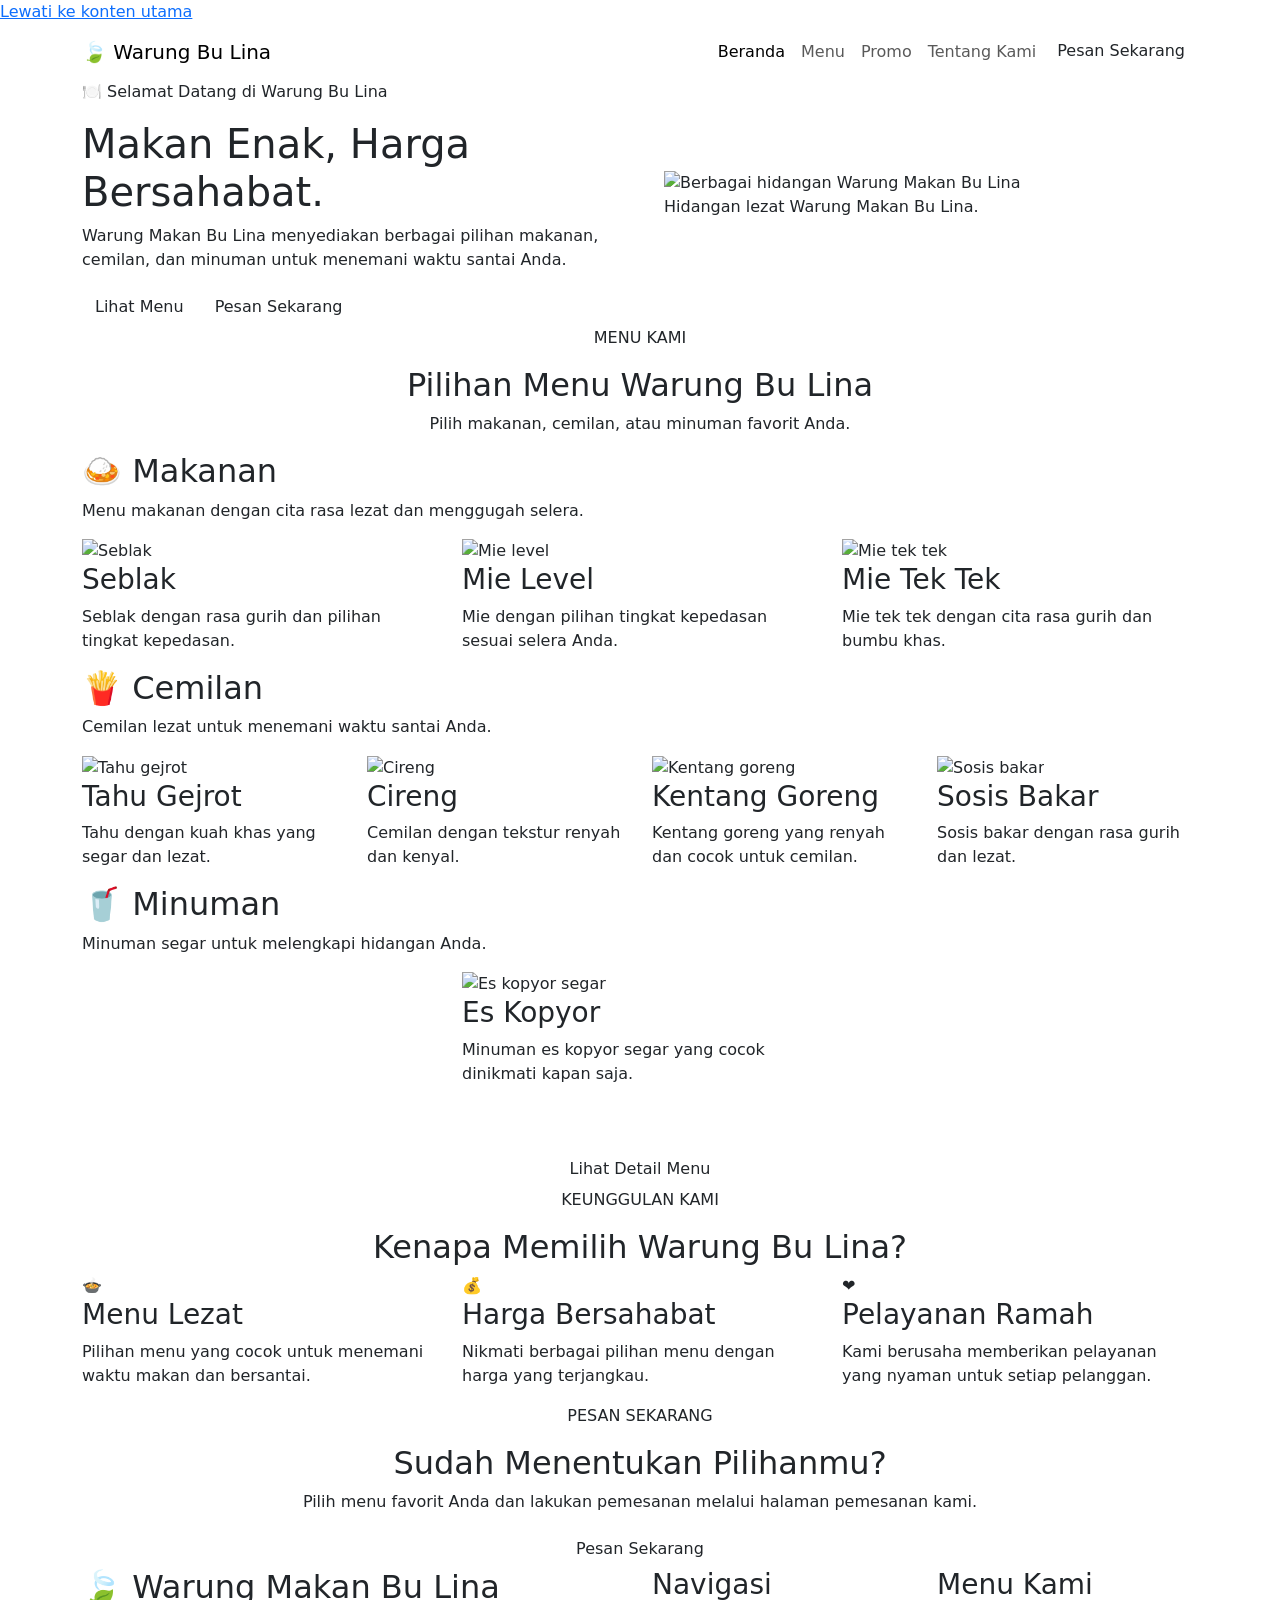
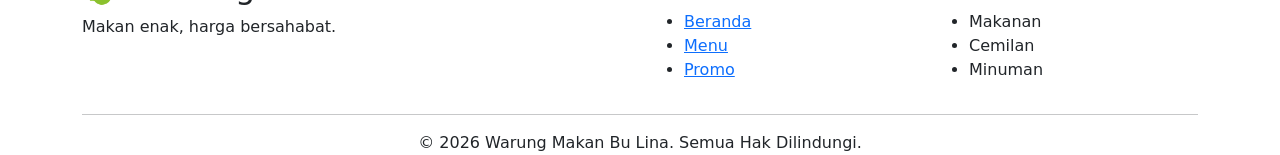
==== index.html @ 1497bd17 "nambah isi beranda" ====
<!DOCTYPE html>
<html lang="id">
<head>
    <meta charset="UTF-8">

    <meta name="viewport"
          content="width=device-width, initial-scale=1.0">

    <meta name="description"
          content="Warung Makan Bu Lina menyediakan makanan, cemilan, dan minuman dengan cita rasa lezat.">

    <title>Warung Makan Bu Lina | Beranda</title>

    <!-- Bootstrap 5.3 -->
    <link
        href="https://cdn.jsdelivr.net/npm/bootstrap@5.3.3/dist/css/bootstrap.min.css"
        rel="stylesheet">

    <!-- CSS Buatan Sendiri -->
    <link rel="stylesheet" href="css/style.css">
</head>

<body>

    <!-- Skip Link -->
    <a href="#konten-utama" class="skip-link">
        Lewati ke konten utama
    </a>


    <!-- HEADER -->
    <header class="site-header">

        <nav class="navbar navbar-expand-lg">

            <div class="container">

                <!-- Logo / Nama Warung -->
                <a class="navbar-brand" href="index.html">
                    🍃 Warung Bu Lina
                </a>


                <!-- Tombol Navbar Mobile -->
                <button
                    class="navbar-toggler"
                    type="button"
                    data-bs-toggle="collapse"
                    data-bs-target="#navbarUtama"
                    aria-controls="navbarUtama"
                    aria-expanded="false"
                    aria-label="Buka navigasi">

                    <span class="navbar-toggler-icon"></span>

                </button>


                <!-- Menu Navigasi -->
                <div class="collapse navbar-collapse"
                     id="navbarUtama">

                    <ul class="navbar-nav ms-auto">

                        <li class="nav-item">
                            <a class="nav-link active"
                               aria-current="page"
                               href="index.html">
                                Beranda
                            </a>
                        </li>

                        <li class="nav-item">
                            <a class="nav-link"
                               href="menu.html">
                                Menu
                            </a>
                        </li>

                        <li class="nav-item">
                            <a class="nav-link"
                               href="promo.html">
                                Promo
                            </a>
                        </li>

                        <li class="nav-item">
                            <a class="nav-link"
                               href="tentang.html">
                                Tentang Kami
                            </a>
                        </li>

                        <li class="nav-item">
                            <a class="btn btn-pesan"
                               href="pemesanan.html">
                                Pesan Sekarang
                            </a>
                        </li>

                    </ul>

                </div>

            </div>

        </nav>

    </header>


    <!-- MAIN -->
    <main id="konten-utama">


        <!-- HERO -->
        <section class="hero-section">

            <div class="container">

                <div class="row align-items-center g-5">

                    <!-- Hero Text -->
                    <div class="col-lg-6">

                        <p class="hero-label">
                            🍽️ Selamat Datang di Warung Bu Lina
                        </p>

                        <h1>
                            Makan Enak,
                            <span>Harga Bersahabat.</span>
                        </h1>

                        <p class="hero-description">
                            Warung Makan Bu Lina menyediakan berbagai
                            pilihan makanan, cemilan, dan minuman
                            untuk menemani waktu santai Anda.
                        </p>

                        <div class="hero-button">

                            <a href="#kategori-menu"
                               class="btn btn-utama">
                                Lihat Menu
                            </a>

                            <a href="pemesanan.html"
                               class="btn btn-kedua">
                                Pesan Sekarang
                            </a>

                        </div>

                    </div>


                    <!-- Hero Image -->
                    <div class="col-lg-6">

                        <figure class="hero-image-wrapper">

                            <img
                                src="img/hero/hero-warung.jpg"
                                class="img-fluid hero-image"
                                alt="Berbagai hidangan Warung Makan Bu Lina">

                            <figcaption>
                                Hidangan lezat Warung Makan Bu Lina.
                            </figcaption>

                        </figure>

                    </div>

                </div>

            </div>

        </section>


        <!-- KATEGORI MENU -->
        <section id="kategori-menu"
                 class="menu-section section-padding">

            <div class="container">


                <!-- Judul -->
                <div class="section-heading text-center">

                    <p class="section-label">
                        MENU KAMI
                    </p>

                    <h2>
                        Pilihan Menu Warung Bu Lina
                    </h2>

                    <p>
                        Pilih makanan, cemilan, atau minuman
                        favorit Anda.
                    </p>

                </div>


                <!-- ==================== -->
                <!-- KATEGORI MAKANAN -->
                <!-- ==================== -->

                <div class="menu-category">

                    <div class="category-title">

                        <h2>🍛 Makanan</h2>

                        <p>
                            Menu makanan dengan cita rasa
                            lezat dan menggugah selera.
                        </p>

                    </div>


                    <div class="row g-4">


                        <!-- Seblak -->
                        <div class="col-md-4">

                            <article class="menu-card">

                                <img
                                    src="img/makanan/seblak.jpg"
                                    class="img-fluid menu-image"
                                    alt="Seblak">

                                <div class="menu-content">

                                    <h3>Seblak</h3>

                                    <p>
                                        Seblak dengan rasa gurih
                                        dan pilihan tingkat kepedasan.
                                    </p>

                                </div>

                            </article>

                        </div>


                        <!-- Mie Level -->
                        <div class="col-md-4">

                            <article class="menu-card">

                                <img
                                    src="img/makanan/mie-level.jpg"
                                    class="img-fluid menu-image"
                                    alt="Mie level">

                                <div class="menu-content">

                                    <h3>Mie Level</h3>

                                    <p>
                                        Mie dengan pilihan tingkat
                                        kepedasan sesuai selera Anda.
                                    </p>

                                </div>

                            </article>

                        </div>


                        <!-- Mie Tek Tek -->
                        <div class="col-md-4">

                            <article class="menu-card">

                                <img
                                    src="img/makanan/mie-tek-tek.jpg"
                                    class="img-fluid menu-image"
                                    alt="Mie tek tek">

                                <div class="menu-content">

                                    <h3>Mie Tek Tek</h3>

                                    <p>
                                        Mie tek tek dengan cita rasa
                                        gurih dan bumbu khas.
                                    </p>

                                </div>

                            </article>

                        </div>

                    </div>

                </div>


                <!-- ==================== -->
                <!-- KATEGORI CEMILAN -->
                <!-- ==================== -->

                <div class="menu-category">

                    <div class="category-title">

                        <h2>🍟 Cemilan</h2>

                        <p>
                            Cemilan lezat untuk menemani
                            waktu santai Anda.
                        </p>

                    </div>


                    <div class="row g-4">


                        <!-- Tahu Gejrot -->
                        <div class="col-sm-6 col-lg-3">

                            <article class="menu-card">

                                <img
                                    src="img/cemilan/tahu-gejrot.jpg"
                                    class="img-fluid menu-image"
                                    alt="Tahu gejrot">

                                <div class="menu-content">

                                    <h3>Tahu Gejrot</h3>

                                    <p>
                                        Tahu dengan kuah khas
                                        yang segar dan lezat.
                                    </p>

                                </div>

                            </article>

                        </div>


                        <!-- Cireng -->
                        <div class="col-sm-6 col-lg-3">

                            <article class="menu-card">

                                <img
                                    src="img/cemilan/cireng.jpg"
                                    class="img-fluid menu-image"
                                    alt="Cireng">

                                <div class="menu-content">

                                    <h3>Cireng</h3>

                                    <p>
                                        Cemilan dengan tekstur
                                        renyah dan kenyal.
                                    </p>

                                </div>

                            </article>

                        </div>


                        <!-- Kentang Goreng -->
                        <div class="col-sm-6 col-lg-3">

                            <article class="menu-card">

                                <img
                                    src="img/cemilan/kentang-goreng.jpg"
                                    class="img-fluid menu-image"
                                    alt="Kentang goreng">

                                <div class="menu-content">

                                    <h3>Kentang Goreng</h3>

                                    <p>
                                        Kentang goreng yang renyah
                                        dan cocok untuk cemilan.
                                    </p>

                                </div>

                            </article>

                        </div>


                        <!-- Sosis Bakar -->
                        <div class="col-sm-6 col-lg-3">

                            <article class="menu-card">

                                <img
                                    src="img/cemilan/sosis-bakar.jpg"
                                    class="img-fluid menu-image"
                                    alt="Sosis bakar">

                                <div class="menu-content">

                                    <h3>Sosis Bakar</h3>

                                    <p>
                                        Sosis bakar dengan rasa
                                        gurih dan lezat.
                                    </p>

                                </div>

                            </article>

                        </div>

                    </div>

                </div>


                <!-- ==================== -->
                <!-- KATEGORI MINUMAN -->
                <!-- ==================== -->

                <div class="menu-category">

                    <div class="category-title">

                        <h2>🥤 Minuman</h2>

                        <p>
                            Minuman segar untuk melengkapi
                            hidangan Anda.
                        </p>

                    </div>


                    <div class="row justify-content-center">

                        <!-- Es Kopyor -->
                        <div class="col-sm-8 col-md-6 col-lg-4">

                            <article class="menu-card">

                                <img
                                    src="img/minuman/es-kopyor.jpg"
                                    class="img-fluid menu-image"
                                    alt="Es kopyor segar">

                                <div class="menu-content">

                                    <h3>Es Kopyor</h3>

                                    <p>
                                        Minuman es kopyor segar
                                        yang cocok dinikmati kapan saja.
                                    </p>

                                </div>

                            </article>

                        </div>

                    </div>

                </div>


                <!-- Tombol ke Menu -->
                <div class="text-center mt-5">

                    <a href="menu.html"
                       class="btn btn-utama">

                        Lihat Detail Menu

                    </a>

                </div>

            </div>

        </section>


        <!-- KEUNGGULAN -->
        <section class="keunggulan-section section-padding">

            <div class="container">

                <div class="section-heading text-center">

                    <p class="section-label">
                        KEUNGGULAN KAMI
                    </p>

                    <h2>
                        Kenapa Memilih Warung Bu Lina?
                    </h2>

                </div>


                <div class="row g-4">


                    <div class="col-md-4">

                        <article class="keunggulan-card">

                            <div class="keunggulan-icon">
                                🍲
                            </div>

                            <h3>Menu Lezat</h3>

                            <p>
                                Pilihan menu yang cocok untuk
                                menemani waktu makan dan bersantai.
                            </p>

                        </article>

                    </div>


                    <div class="col-md-4">

                        <article class="keunggulan-card">

                            <div class="keunggulan-icon">
                                💰
                            </div>

                            <h3>Harga Bersahabat</h3>

                            <p>
                                Nikmati berbagai pilihan menu
                                dengan harga yang terjangkau.
                            </p>

                        </article>

                    </div>


                    <div class="col-md-4">

                        <article class="keunggulan-card">

                            <div class="keunggulan-icon">
                                ❤️
                            </div>

                            <h3>Pelayanan Ramah</h3>

                            <p>
                                Kami berusaha memberikan pelayanan
                                yang nyaman untuk setiap pelanggan.
                            </p>

                        </article>

                    </div>


                </div>

            </div>

        </section>


        <!-- CTA -->
        <section class="cta-section">

            <div class="container text-center">

                <p class="section-label">
                    PESAN SEKARANG
                </p>

                <h2>
                    Sudah Menentukan Pilihanmu?
                </h2>

                <p>
                    Pilih menu favorit Anda dan lakukan pemesanan
                    melalui halaman pemesanan kami.
                </p>

                <a href="pemesanan.html"
                   class="btn btn-cta">

                    Pesan Sekarang

                </a>

            </div>

        </section>

    </main>


    <!-- FOOTER -->
    <footer class="site-footer">

        <div class="container">

            <div class="row g-4">


                <div class="col-md-6">

                    <h2>
                        🍃 Warung Makan Bu Lina
                    </h2>

                    <p>
                        Makan enak, harga bersahabat.
                    </p>

                </div>


                <div class="col-md-3">

                    <h3>Navigasi</h3>

                    <ul class="footer-links">

                        <li>
                            <a href="index.html">Beranda</a>
                        </li>

                        <li>
                            <a href="menu.html">Menu</a>
                        </li>

                        <li>
                            <a href="promo.html">Promo</a>
                        </li>

                    </ul>

                </div>


                <div class="col-md-3">

                    <h3>Menu Kami</h3>

                    <ul class="footer-links">

                        <li>Makanan</li>
                        <li>Cemilan</li>
                        <li>Minuman</li>

                    </ul>

                </div>

            </div>


            <hr>


            <p class="text-center mb-0">

                &copy; 2026 Warung Makan Bu Lina.
                Semua Hak Dilindungi.

            </p>

        </div>

    </footer>


    <!-- Bootstrap JavaScript -->
    <script
        src="https://cdn.jsdelivr.net/npm/bootstrap@5.3.3/dist/js/bootstrap.bundle.min.js">
    </script>

</body>
</html>
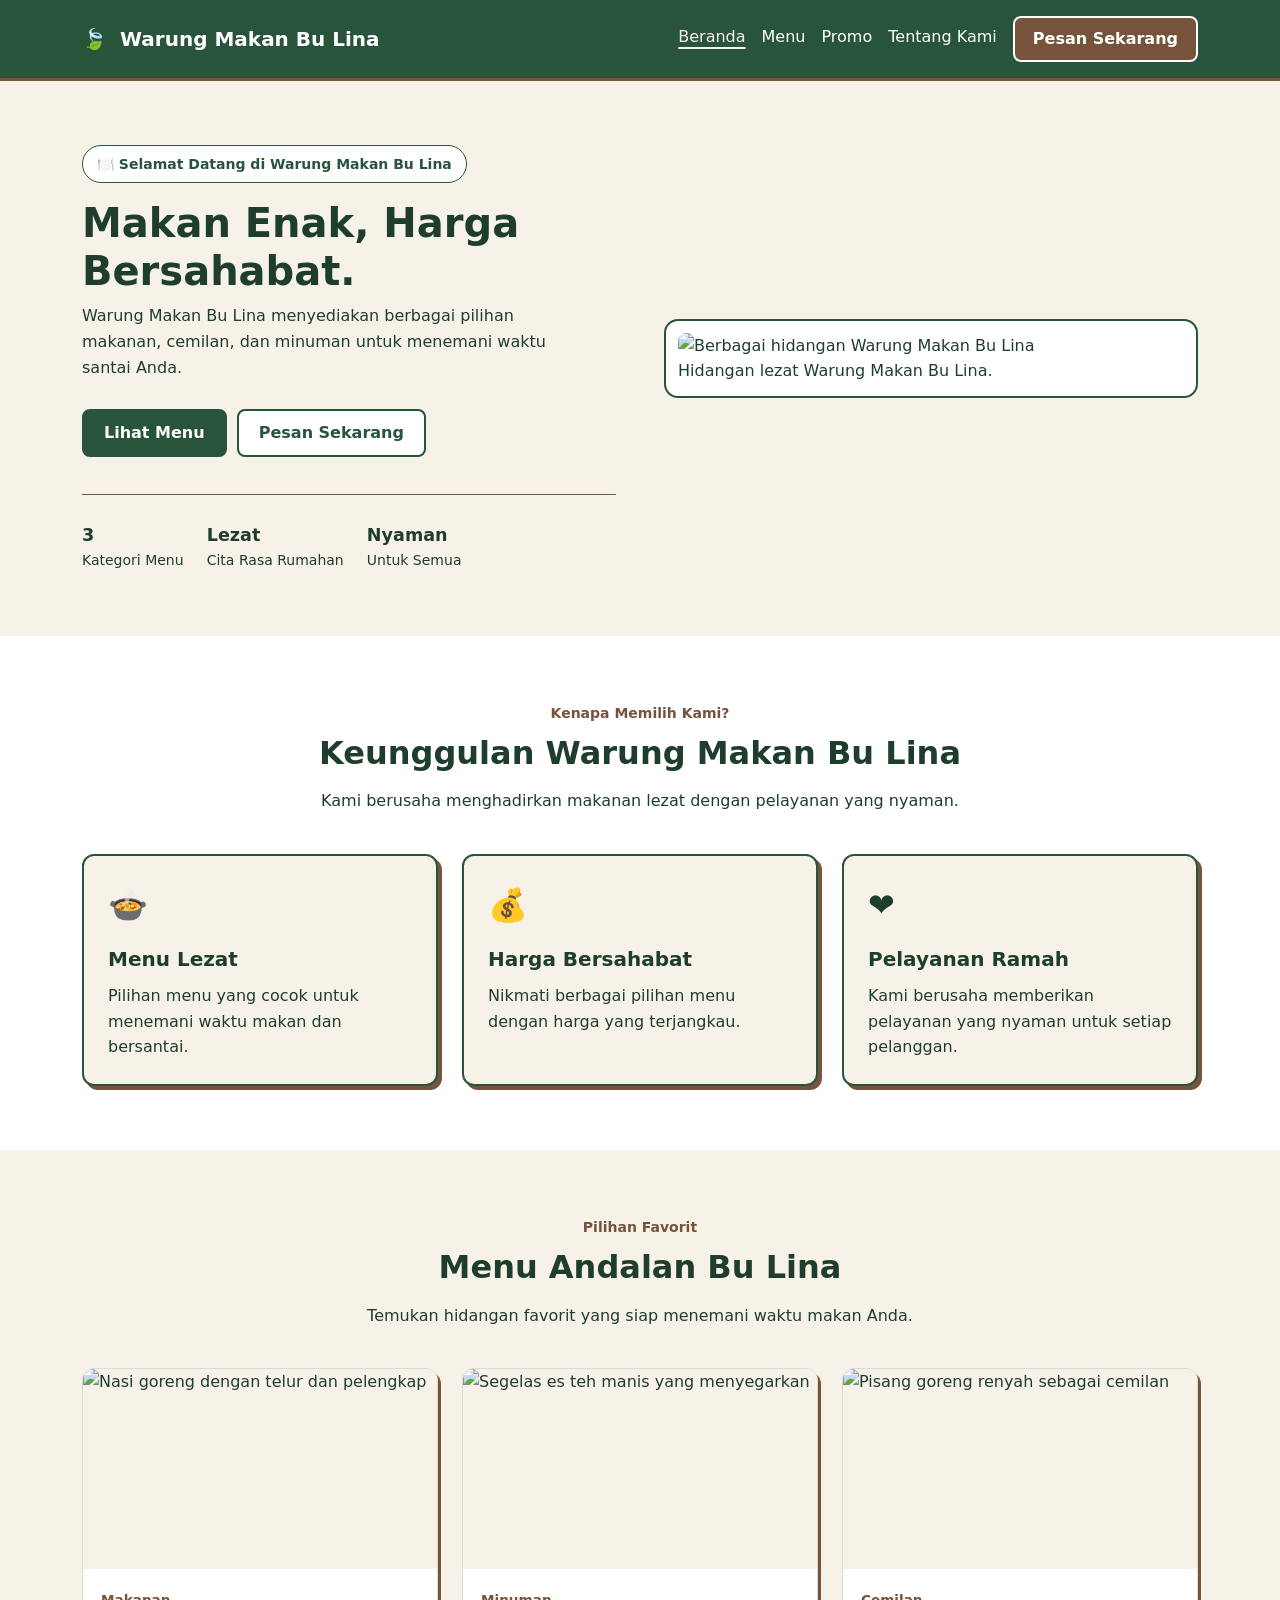
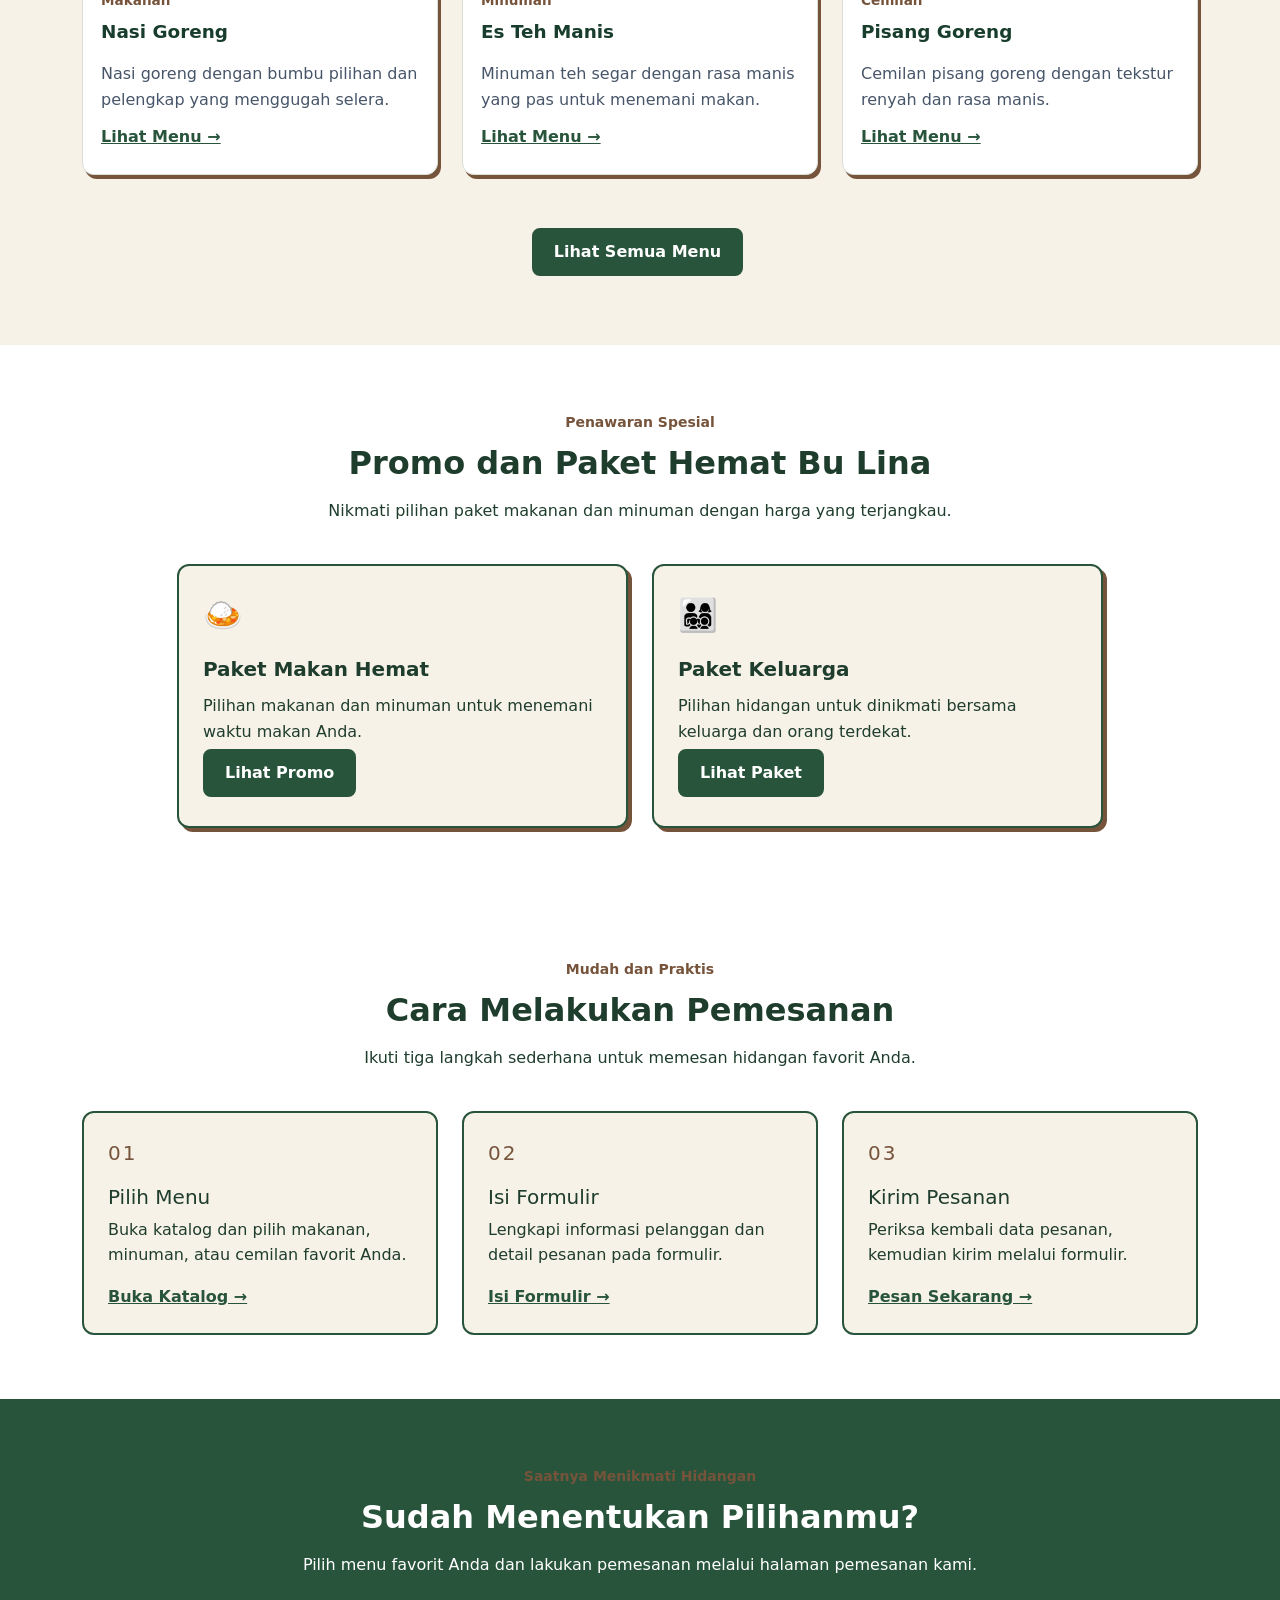
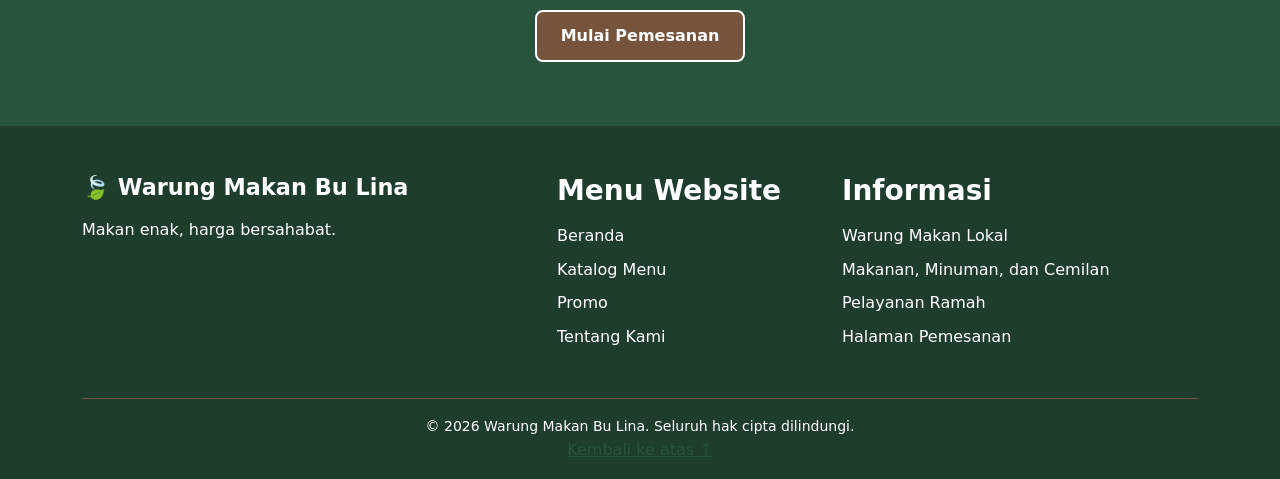
==== commit f5ebfcd0: "edit html dan style css" ====
--- a/index.html
+++ b/index.html
@@ -1,45 +1,44 @@
 <!DOCTYPE html>
 <html lang="id">
+
 <head>
     <meta charset="UTF-8">
-
-    <meta name="viewport"
-          content="width=device-width, initial-scale=1.0">
-
-    <meta name="description"
-          content="Warung Makan Bu Lina menyediakan makanan, cemilan, dan minuman dengan cita rasa lezat.">
+    <meta name="viewport" content="width=device-width, initial-scale=1.0">
+
+    <meta name="description" content="Nikmati aneka makanan rumahan, minuman segar, dan cemilan favorit di Warung Makan Bu Lina. Temukan menu, promo, dan pesan hidangan favorit Anda.">
+
+    <meta property="og:title" content="Warung Makan Bu Lina | Cita Rasa Rumahan">
+    <meta property="og:description" content="Temukan berbagai pilihan makanan, minuman, dan cemilan favorit di Warung Makan Bu Lina.">
+    <meta property="og:type" content="website">
 
     <title>Warung Makan Bu Lina | Beranda</title>
 
     <!-- Bootstrap 5.3 -->
-    <link
-        href="https://cdn.jsdelivr.net/npm/bootstrap@5.3.3/dist/css/bootstrap.min.css"
-        rel="stylesheet">
-
-    <!-- CSS Buatan Sendiri -->
+    <link href="https://cdn.jsdelivr.net/npm/bootstrap@5.3.3/dist/css/bootstrap.min.css" rel="stylesheet">
+
+    <!-- Custom CSS -->
     <link rel="stylesheet" href="css/style.css">
 </head>
 
 <body>
 
-    <!-- Skip Link -->
+    <!-- SKIP LINK -->
     <a href="#konten-utama" class="skip-link">
         Lewati ke konten utama
     </a>
 
-
     <!-- HEADER -->
     <header class="site-header">
 
-        <nav class="navbar navbar-expand-lg">
+        <nav class="navbar navbar-expand-lg navbar-dark"
+             aria-label="Menu utama">
 
             <div class="container">
 
-                <!-- Logo / Nama Warung -->
-                <a class="navbar-brand" href="index.html">
-                    🍃 Warung Bu Lina
+                <a class="navbar-brand fw-bold" href="index.html">
+                    <span class="brand-icon" aria-hidden="true">🍃</span>
+                    Warung Makan Bu Lina
                 </a>
-
 
                 <!-- Tombol Navbar Mobile -->
                 <button
@@ -55,44 +54,39 @@
 
                 </button>
 
-
                 <!-- Menu Navigasi -->
-                <div class="collapse navbar-collapse"
-                     id="navbarUtama">
+                <div class="collapse navbar-collapse" id="navbarUtama">
 
                     <ul class="navbar-nav ms-auto">
 
                         <li class="nav-item">
                             <a class="nav-link active"
-                               aria-current="page"
-                               href="index.html">
+                               href="index.html"
+                               aria-current="page">
                                 Beranda
                             </a>
                         </li>
 
                         <li class="nav-item">
-                            <a class="nav-link"
-                               href="menu.html">
+                            <a class="nav-link" href="menu.html">
                                 Menu
                             </a>
                         </li>
 
                         <li class="nav-item">
-                            <a class="nav-link"
-                               href="promo.html">
+                            <a class="nav-link" href="promo.html">
                                 Promo
                             </a>
                         </li>
 
                         <li class="nav-item">
-                            <a class="nav-link"
-                               href="tentang.html">
+                            <a class="nav-link" href="tentang.html">
                                 Tentang Kami
                             </a>
                         </li>
 
                         <li class="nav-item">
-                            <a class="btn btn-pesan"
+                            <a class="btn btn-order ms-lg-2"
                                href="pemesanan.html">
                                 Pesan Sekarang
                             </a>
@@ -108,12 +102,10 @@
 
     </header>
 
-
     <!-- MAIN -->
     <main id="konten-utama">
 
-
-        <!-- HERO -->
+        <!-- HERO SECTION -->
         <section class="hero-section">
 
             <div class="container">
@@ -123,9 +115,9 @@
                     <!-- Hero Text -->
                     <div class="col-lg-6">
 
-                        <p class="hero-label">
-                            🍽️ Selamat Datang di Warung Bu Lina
-                        </p>
+                        <span class="hero-label">
+                            🍽️ Selamat Datang di Warung Makan Bu Lina
+                        </span>
 
                         <h1>
                             Makan Enak,
@@ -138,22 +130,41 @@
                             untuk menemani waktu santai Anda.
                         </p>
 
-                        <div class="hero-button">
-
-                            <a href="#kategori-menu"
-                               class="btn btn-utama">
+                        <div class="hero-actions">
+
+                            <a href="menu.html"
+                               class="btn btn-primary-custom">
                                 Lihat Menu
                             </a>
 
                             <a href="pemesanan.html"
-                               class="btn btn-kedua">
+                               class="btn btn-outline-custom">
                                 Pesan Sekarang
                             </a>
 
                         </div>
 
-                    </div>
-
+                        <!-- Hero Information -->
+                        <div class="hero-info">
+
+                            <div>
+                                <strong>3</strong>
+                                <span>Kategori Menu</span>
+                            </div>
+
+                            <div>
+                                <strong>Lezat</strong>
+                                <span>Cita Rasa Rumahan</span>
+                            </div>
+
+                            <div>
+                                <strong>Nyaman</strong>
+                                <span>Untuk Semua</span>
+                            </div>
+
+                        </div>
+
+                    </div>
 
                     <!-- Hero Image -->
                     <div class="col-lg-6">
@@ -179,358 +190,36 @@
 
         </section>
 
-
-        <!-- KATEGORI MENU -->
-        <section id="kategori-menu"
-                 class="menu-section section-padding">
+        <!-- KEUNGGULAN -->
+        <section class="advantages-section section-padding">
 
             <div class="container">
 
-
-                <!-- Judul -->
                 <div class="section-heading text-center">
 
-                    <p class="section-label">
-                        MENU KAMI
+                    <span class="section-label">
+                        Kenapa Memilih Kami?
+                    </span>
+
+                    <h2>
+                        Keunggulan Warung Makan Bu Lina
+                    </h2>
+
+                    <p>
+                        Kami berusaha menghadirkan makanan lezat
+                        dengan pelayanan yang nyaman.
                     </p>
 
-                    <h2>
-                        Pilihan Menu Warung Bu Lina
-                    </h2>
-
-                    <p>
-                        Pilih makanan, cemilan, atau minuman
-                        favorit Anda.
-                    </p>
-
-                </div>
-
-
-                <!-- ==================== -->
-                <!-- KATEGORI MAKANAN -->
-                <!-- ==================== -->
-
-                <div class="menu-category">
-
-                    <div class="category-title">
-
-                        <h2>🍛 Makanan</h2>
-
-                        <p>
-                            Menu makanan dengan cita rasa
-                            lezat dan menggugah selera.
-                        </p>
-
-                    </div>
-
-
-                    <div class="row g-4">
-
-
-                        <!-- Seblak -->
-                        <div class="col-md-4">
-
-                            <article class="menu-card">
-
-                                <img
-                                    src="img/makanan/seblak.jpg"
-                                    class="img-fluid menu-image"
-                                    alt="Seblak">
-
-                                <div class="menu-content">
-
-                                    <h3>Seblak</h3>
-
-                                    <p>
-                                        Seblak dengan rasa gurih
-                                        dan pilihan tingkat kepedasan.
-                                    </p>
-
-                                </div>
-
-                            </article>
-
-                        </div>
-
-
-                        <!-- Mie Level -->
-                        <div class="col-md-4">
-
-                            <article class="menu-card">
-
-                                <img
-                                    src="img/makanan/mie-level.jpg"
-                                    class="img-fluid menu-image"
-                                    alt="Mie level">
-
-                                <div class="menu-content">
-
-                                    <h3>Mie Level</h3>
-
-                                    <p>
-                                        Mie dengan pilihan tingkat
-                                        kepedasan sesuai selera Anda.
-                                    </p>
-
-                                </div>
-
-                            </article>
-
-                        </div>
-
-
-                        <!-- Mie Tek Tek -->
-                        <div class="col-md-4">
-
-                            <article class="menu-card">
-
-                                <img
-                                    src="img/makanan/mie-tek-tek.jpg"
-                                    class="img-fluid menu-image"
-                                    alt="Mie tek tek">
-
-                                <div class="menu-content">
-
-                                    <h3>Mie Tek Tek</h3>
-
-                                    <p>
-                                        Mie tek tek dengan cita rasa
-                                        gurih dan bumbu khas.
-                                    </p>
-
-                                </div>
-
-                            </article>
-
-                        </div>
-
-                    </div>
-
-                </div>
-
-
-                <!-- ==================== -->
-                <!-- KATEGORI CEMILAN -->
-                <!-- ==================== -->
-
-                <div class="menu-category">
-
-                    <div class="category-title">
-
-                        <h2>🍟 Cemilan</h2>
-
-                        <p>
-                            Cemilan lezat untuk menemani
-                            waktu santai Anda.
-                        </p>
-
-                    </div>
-
-
-                    <div class="row g-4">
-
-
-                        <!-- Tahu Gejrot -->
-                        <div class="col-sm-6 col-lg-3">
-
-                            <article class="menu-card">
-
-                                <img
-                                    src="img/cemilan/tahu-gejrot.jpg"
-                                    class="img-fluid menu-image"
-                                    alt="Tahu gejrot">
-
-                                <div class="menu-content">
-
-                                    <h3>Tahu Gejrot</h3>
-
-                                    <p>
-                                        Tahu dengan kuah khas
-                                        yang segar dan lezat.
-                                    </p>
-
-                                </div>
-
-                            </article>
-
-                        </div>
-
-
-                        <!-- Cireng -->
-                        <div class="col-sm-6 col-lg-3">
-
-                            <article class="menu-card">
-
-                                <img
-                                    src="img/cemilan/cireng.jpg"
-                                    class="img-fluid menu-image"
-                                    alt="Cireng">
-
-                                <div class="menu-content">
-
-                                    <h3>Cireng</h3>
-
-                                    <p>
-                                        Cemilan dengan tekstur
-                                        renyah dan kenyal.
-                                    </p>
-
-                                </div>
-
-                            </article>
-
-                        </div>
-
-
-                        <!-- Kentang Goreng -->
-                        <div class="col-sm-6 col-lg-3">
-
-                            <article class="menu-card">
-
-                                <img
-                                    src="img/cemilan/kentang-goreng.jpg"
-                                    class="img-fluid menu-image"
-                                    alt="Kentang goreng">
-
-                                <div class="menu-content">
-
-                                    <h3>Kentang Goreng</h3>
-
-                                    <p>
-                                        Kentang goreng yang renyah
-                                        dan cocok untuk cemilan.
-                                    </p>
-
-                                </div>
-
-                            </article>
-
-                        </div>
-
-
-                        <!-- Sosis Bakar -->
-                        <div class="col-sm-6 col-lg-3">
-
-                            <article class="menu-card">
-
-                                <img
-                                    src="img/cemilan/sosis-bakar.jpg"
-                                    class="img-fluid menu-image"
-                                    alt="Sosis bakar">
-
-                                <div class="menu-content">
-
-                                    <h3>Sosis Bakar</h3>
-
-                                    <p>
-                                        Sosis bakar dengan rasa
-                                        gurih dan lezat.
-                                    </p>
-
-                                </div>
-
-                            </article>
-
-                        </div>
-
-                    </div>
-
-                </div>
-
-
-                <!-- ==================== -->
-                <!-- KATEGORI MINUMAN -->
-                <!-- ==================== -->
-
-                <div class="menu-category">
-
-                    <div class="category-title">
-
-                        <h2>🥤 Minuman</h2>
-
-                        <p>
-                            Minuman segar untuk melengkapi
-                            hidangan Anda.
-                        </p>
-
-                    </div>
-
-
-                    <div class="row justify-content-center">
-
-                        <!-- Es Kopyor -->
-                        <div class="col-sm-8 col-md-6 col-lg-4">
-
-                            <article class="menu-card">
-
-                                <img
-                                    src="img/minuman/es-kopyor.jpg"
-                                    class="img-fluid menu-image"
-                                    alt="Es kopyor segar">
-
-                                <div class="menu-content">
-
-                                    <h3>Es Kopyor</h3>
-
-                                    <p>
-                                        Minuman es kopyor segar
-                                        yang cocok dinikmati kapan saja.
-                                    </p>
-
-                                </div>
-
-                            </article>
-
-                        </div>
-
-                    </div>
-
-                </div>
-
-
-                <!-- Tombol ke Menu -->
-                <div class="text-center mt-5">
-
-                    <a href="menu.html"
-                       class="btn btn-utama">
-
-                        Lihat Detail Menu
-
-                    </a>
-
-                </div>
-
-            </div>
-
-        </section>
-
-
-        <!-- KEUNGGULAN -->
-        <section class="keunggulan-section section-padding">
-
-            <div class="container">
-
-                <div class="section-heading text-center">
-
-                    <p class="section-label">
-                        KEUNGGULAN KAMI
-                    </p>
-
-                    <h2>
-                        Kenapa Memilih Warung Bu Lina?
-                    </h2>
-
-                </div>
-
+                </div>
 
                 <div class="row g-4">
 
-
-                    <div class="col-md-4">
-
-                        <article class="keunggulan-card">
-
-                            <div class="keunggulan-icon">
+                    <!-- Keunggulan 1 -->
+                    <div class="col-md-4">
+
+                        <article class="advantage-card">
+
+                            <div class="advantage-icon" aria-hidden="true">
                                 🍲
                             </div>
 
@@ -545,12 +234,12 @@
 
                     </div>
 
-
-                    <div class="col-md-4">
-
-                        <article class="keunggulan-card">
-
-                            <div class="keunggulan-icon">
+                    <!-- Keunggulan 2 -->
+                    <div class="col-md-4">
+
+                        <article class="advantage-card">
+
+                            <div class="advantage-icon" aria-hidden="true">
                                 💰
                             </div>
 
@@ -565,12 +254,12 @@
 
                     </div>
 
-
-                    <div class="col-md-4">
-
-                        <article class="keunggulan-card">
-
-                            <div class="keunggulan-icon">
+                    <!-- Keunggulan 3 -->
+                    <div class="col-md-4">
+
+                        <article class="advantage-card">
+
+                            <div class="advantage-icon" aria-hidden="true">
                                 ❤️
                             </div>
 
@@ -585,45 +274,393 @@
 
                     </div>
 
-
                 </div>
 
             </div>
 
         </section>
 
+        <!-- MENU FAVORIT -->
+        <section class="featured-section section-padding"
+                 id="menu-favorit">
+
+            <div class="container">
+
+                <div class="section-heading text-center">
+
+                    <span class="section-label">
+                        Pilihan Favorit
+                    </span>
+
+                    <h2>Menu Andalan Bu Lina</h2>
+
+                    <p>
+                        Temukan hidangan favorit yang siap
+                        menemani waktu makan Anda.
+                    </p>
+
+                </div>
+
+                <div class="row g-4">
+
+                    <!-- MAKANAN -->
+                    <div class="col-md-4">
+
+                        <article class="menu-card">
+
+                            <figure class="mb-0">
+
+                                <img
+                                    src="img/makanan/nasi-goreng.jpg"
+                                    class="menu-card-image"
+                                    alt="Nasi goreng dengan telur dan pelengkap"
+                                    width="400"
+                                    height="300"
+                                    loading="lazy">
+
+                            </figure>
+
+                            <div class="menu-card-content">
+
+                                <span class="menu-category">
+                                    Makanan
+                                </span>
+
+                                <h3>Nasi Goreng</h3>
+
+                                <p>
+                                    Nasi goreng dengan bumbu pilihan
+                                    dan pelengkap yang menggugah selera.
+                                </p>
+
+                                <a href="menu.html#makanan"
+                                   class="menu-link">
+                                    Lihat Menu →
+                                </a>
+
+                            </div>
+
+                        </article>
+
+                    </div>
+
+                    <!-- MINUMAN -->
+                    <div class="col-md-4">
+
+                        <article class="menu-card">
+
+                            <figure class="mb-0">
+
+                                <img
+                                    src="img/minuman/es-teh.jpg"
+                                    class="menu-card-image"
+                                    alt="Segelas es teh manis yang menyegarkan"
+                                    width="400"
+                                    height="300"
+                                    loading="lazy">
+
+                            </figure>
+
+                            <div class="menu-card-content">
+
+                                <span class="menu-category">
+                                    Minuman
+                                </span>
+
+                                <h3>Es Teh Manis</h3>
+
+                                <p>
+                                    Minuman teh segar dengan rasa
+                                    manis yang pas untuk menemani makan.
+                                </p>
+
+                                <a href="menu.html#minuman"
+                                   class="menu-link">
+                                    Lihat Menu →
+                                </a>
+
+                            </div>
+
+                        </article>
+
+                    </div>
+
+                    <!-- CEMILAN -->
+                    <div class="col-md-4">
+
+                        <article class="menu-card">
+
+                            <figure class="mb-0">
+
+                                <img
+                                    src="img/cemilan/pisang-goreng.jpg"
+                                    class="menu-card-image"
+                                    alt="Pisang goreng renyah sebagai cemilan"
+                                    width="400"
+                                    height="300"
+                                    loading="lazy">
+
+                            </figure>
+
+                            <div class="menu-card-content">
+
+                                <span class="menu-category">
+                                    Cemilan
+                                </span>
+
+                                <h3>Pisang Goreng</h3>
+
+                                <p>
+                                    Cemilan pisang goreng dengan
+                                    tekstur renyah dan rasa manis.
+                                </p>
+
+                                <a href="menu.html#cemilan"
+                                   class="menu-link">
+                                    Lihat Menu →
+                                </a>
+
+                            </div>
+
+                        </article>
+
+                    </div>
+
+                </div>
+
+                <div class="text-center mt-5">
+
+                    <a href="menu.html"
+                       class="btn btn-primary-custom">
+                        Lihat Semua Menu
+                    </a>
+
+                </div>
+
+            </div>
+
+        </section>
+
+        <!-- PROMO -->
+        <section class="advantages-section section-padding"
+                 id="promo-unggulan">
+
+            <div class="container">
+
+                <div class="section-heading text-center">
+
+                    <span class="section-label">
+                        Penawaran Spesial
+                    </span>
+
+                    <h2>Promo dan Paket Hemat Bu Lina</h2>
+
+                    <p>
+                        Nikmati pilihan paket makanan dan minuman
+                        dengan harga yang terjangkau.
+                    </p>
+
+                </div>
+
+                <div class="row justify-content-center g-4">
+
+                    <!-- Paket Makan Hemat -->
+                    <div class="col-md-6 col-lg-5">
+
+                        <article class="advantage-card">
+
+                            <div class="advantage-icon" aria-hidden="true">
+                                🍛
+                            </div>
+
+                            <h3>Paket Makan Hemat</h3>
+
+                            <p>
+                                Pilihan makanan dan minuman
+                                untuk menemani waktu makan Anda.
+                            </p>
+
+                            <a href="promo.html"
+                               class="btn btn-primary-custom">
+                                Lihat Promo
+                            </a>
+
+                        </article>
+
+                    </div>
+
+                    <!-- Paket Keluarga -->
+                    <div class="col-md-6 col-lg-5">
+
+                        <article class="advantage-card">
+
+                            <div class="advantage-icon" aria-hidden="true">
+                                👨‍👩‍👧‍👦
+                            </div>
+
+                            <h3>Paket Keluarga</h3>
+
+                            <p>
+                                Pilihan hidangan untuk dinikmati
+                                bersama keluarga dan orang terdekat.
+                            </p>
+
+                            <a href="promo.html"
+                               class="btn btn-primary-custom">
+                                Lihat Paket
+                            </a>
+
+                        </article>
+
+                    </div>
+
+                </div>
+
+            </div>
+
+        </section>
+
+        <!-- CARA PEMESANAN -->
+        <section class="testimonial-section section-padding"
+                 id="cara-pesan">
+
+            <div class="container">
+
+                <div class="section-heading text-center">
+
+                    <span class="section-label">
+                        Mudah dan Praktis
+                    </span>
+
+                    <h2>Cara Melakukan Pemesanan</h2>
+
+                    <p>
+                        Ikuti tiga langkah sederhana untuk
+                        memesan hidangan favorit Anda.
+                    </p>
+
+                </div>
+
+                <div class="row g-4">
+
+                    <!-- Langkah 1 -->
+                    <div class="col-md-4">
+
+                        <article class="testimonial-card">
+
+                            <div class="testimonial-stars"
+                                 aria-hidden="true">
+                                01
+                            </div>
+
+                            <h3 class="h5">
+                                Pilih Menu
+                            </h3>
+
+                            <p>
+                                Buka katalog dan pilih makanan,
+                                minuman, atau cemilan favorit Anda.
+                            </p>
+
+                            <a href="menu.html" class="menu-link">
+                                Buka Katalog →
+                            </a>
+
+                        </article>
+
+                    </div>
+
+                    <!-- Langkah 2 -->
+                    <div class="col-md-4">
+
+                        <article class="testimonial-card">
+
+                            <div class="testimonial-stars"
+                                 aria-hidden="true">
+                                02
+                            </div>
+
+                            <h3 class="h5">
+                                Isi Formulir
+                            </h3>
+
+                            <p>
+                                Lengkapi informasi pelanggan
+                                dan detail pesanan pada formulir.
+                            </p>
+
+                            <a href="pemesanan.html" class="menu-link">
+                                Isi Formulir →
+                            </a>
+
+                        </article>
+
+                    </div>
+
+                    <!-- Langkah 3 -->
+                    <div class="col-md-4">
+
+                        <article class="testimonial-card">
+
+                            <div class="testimonial-stars"
+                                 aria-hidden="true">
+                                03
+                            </div>
+
+                            <h3 class="h5">
+                                Kirim Pesanan
+                            </h3>
+
+                            <p>
+                                Periksa kembali data pesanan,
+                                kemudian kirim melalui formulir.
+                            </p>
+
+                            <a href="pemesanan.html" class="menu-link">
+                                Pesan Sekarang →
+                            </a>
+
+                        </article>
+
+                    </div>
+
+                </div>
+
+            </div>
+
+        </section>
 
         <!-- CTA -->
         <section class="cta-section">
 
-            <div class="container text-center">
-
-                <p class="section-label">
-                    PESAN SEKARANG
-                </p>
-
-                <h2>
-                    Sudah Menentukan Pilihanmu?
-                </h2>
-
-                <p>
-                    Pilih menu favorit Anda dan lakukan pemesanan
-                    melalui halaman pemesanan kami.
-                </p>
-
-                <a href="pemesanan.html"
-                   class="btn btn-cta">
-
-                    Pesan Sekarang
-
-                </a>
+            <div class="container">
+
+                <div class="cta-content text-center">
+
+                    <span class="section-label">
+                        Saatnya Menikmati Hidangan
+                    </span>
+
+                    <h2>
+                        Sudah Menentukan Pilihanmu?
+                    </h2>
+
+                    <p>
+                        Pilih menu favorit Anda dan lakukan pemesanan
+                        melalui halaman pemesanan kami.
+                    </p>
+
+                    <a href="pemesanan.html" class="btn btn-cta">
+                        Mulai Pemesanan
+                    </a>
+
+                </div>
 
             </div>
 
         </section>
 
     </main>
-
 
     <!-- FOOTER -->
     <footer class="site-footer">
@@ -632,10 +669,10 @@
 
             <div class="row g-4">
 
-
-                <div class="col-md-6">
-
-                    <h2>
+                <!-- Identitas Warung -->
+                <div class="col-md-5">
+
+                    <h2 class="footer-brand">
                         🍃 Warung Makan Bu Lina
                     </h2>
 
@@ -645,10 +682,10 @@
 
                 </div>
 
-
+                <!-- Navigasi -->
                 <div class="col-md-3">
 
-                    <h3>Navigasi</h3>
+                    <h3>Menu Website</h3>
 
                     <ul class="footer-links">
 
@@ -657,27 +694,39 @@
                         </li>
 
                         <li>
-                            <a href="menu.html">Menu</a>
+                            <a href="menu.html">Katalog Menu</a>
                         </li>
 
                         <li>
                             <a href="promo.html">Promo</a>
                         </li>
 
+                        <li>
+                            <a href="tentang.html">Tentang Kami</a>
+                        </li>
+
                     </ul>
 
                 </div>
 
-
-                <div class="col-md-3">
-
-                    <h3>Menu Kami</h3>
+                <!-- Informasi -->
+                <div class="col-md-4">
+
+                    <h3>Informasi</h3>
 
                     <ul class="footer-links">
 
-                        <li>Makanan</li>
-                        <li>Cemilan</li>
-                        <li>Minuman</li>
+                        <li>Warung Makan Lokal</li>
+
+                        <li>Makanan, Minuman, dan Cemilan</li>
+
+                        <li>Pelayanan Ramah</li>
+
+                        <li>
+                            <a href="pemesanan.html">
+                                Halaman Pemesanan
+                            </a>
+                        </li>
 
                     </ul>
 
@@ -685,26 +734,26 @@
 
             </div>
 
-
-            <hr>
-
-
-            <p class="text-center mb-0">
-
-                &copy; 2026 Warung Makan Bu Lina.
-                Semua Hak Dilindungi.
-
-            </p>
+            <!-- Footer Bottom -->
+            <div class="footer-bottom">
+
+                <p>
+                    &copy; 2026 Warung Makan Bu Lina.
+                    Seluruh hak cipta dilindungi.
+                </p>
+
+                <a href="#konten-utama">
+                    Kembali ke atas ↑
+                </a>
+
+            </div>
 
         </div>
 
     </footer>
 
-
     <!-- Bootstrap JavaScript -->
-    <script
-        src="https://cdn.jsdelivr.net/npm/bootstrap@5.3.3/dist/js/bootstrap.bundle.min.js">
-    </script>
+    <script src="https://cdn.jsdelivr.net/npm/bootstrap@5.3.3/dist/js/bootstrap.bundle.min.js"></script>
 
 </body>
-</html>
+</html>
--- a/css/style.css
+++ b/css/style.css
@@ -0,0 +1,1291 @@
+
+/* =========================================
+   WARUNG MAKAN BU LINA
+   CSS - PEMROGRAMAN ANTARMUKA WEB
+   ========================================= */
+
+
+/* 1. RESET DASAR */
+
+*, 
+*::before, 
+*::after {
+    box-sizing: border-box;
+}
+
+html {
+    font-size: 100%;
+}
+
+body {
+    margin: 0;
+    font-family: "Inter", system-ui, sans-serif;
+    font-size: 1rem;
+    line-height: 1.6;
+    color: #1F3D2D;
+    background-color: #F7F2E8;
+}
+
+img {
+    max-width: 100%;
+    height: auto;
+}
+
+a {
+    color: #28543B;
+}
+
+h1, h2, h3, h4 {
+    color: #1F3D2D;
+    font-weight: 700;
+    line-height: 1.2;
+}
+
+p {
+    margin-bottom: 1rem;
+}
+
+
+/* 2. SKIP LINK */
+
+.skip-link {
+    position: absolute;
+    top: -100px;
+    left: 16px;
+    padding: 10px 16px;
+    color: #FFFFFF;
+    background-color: #1F3D2D;
+    border-radius: 6px;
+    z-index: 1000;
+}
+
+.skip-link:focus-visible {
+    top: 10px;
+}
+
+
+/* 3. HEADER DAN NAVIGASI */
+
+.site-header {
+    background-color: #28543B;
+    border-bottom: 3px solid #76533B;
+}
+
+.site-header .navbar {
+    padding: 1rem 0;
+}
+
+.navbar-brand {
+    color: #FFFFFF;
+    font-size: 1.25rem;
+    font-weight: 700;
+}
+
+.navbar-brand:hover {
+    color: #F7F2E8;
+}
+
+.brand-icon {
+    margin-right: 6px;
+}
+
+.site-header .nav-link {
+    color: #FFFFFF;
+    font-weight: 500;
+    padding: 8px 12px;
+}
+
+.site-header .nav-link:hover,
+.site-header .nav-link.active {
+    color: #F7F2E8;
+    text-decoration: underline;
+    text-decoration-thickness: 2px;
+    text-underline-offset: 5px;
+}
+
+.btn-order {
+    display: inline-block;
+    padding: 9px 18px;
+    color: #FFFFFF;
+    background-color: #76533B;
+    border: 2px solid #FFFFFF;
+    border-radius: 8px;
+    text-decoration: none;
+    font-weight: 600;
+}
+
+.btn-order:hover {
+    color: #FFFFFF;
+    background-color: #1F3D2D;
+}
+
+
+/* 4. HERO SECTION */
+
+.hero-section {
+    padding: 4rem 0;
+    background-color: #F7F2E8;
+}
+
+.hero-label {
+    display: inline-block;
+    margin-bottom: 1rem;
+    padding: 7px 14px;
+    color: #28543B;
+    background-color: #FFFFFF;
+    border: 1px solid #28543B;
+    border-radius: 20px;
+    font-size: 0.875rem;
+    font-weight: 600;
+}
+
+.hero-title {
+    margin-bottom: 1.25rem;
+    font-size: 2.5rem;
+}
+
+.hero-title span {
+    color: #76533B;
+}
+
+.hero-description {
+    max-width: 50ch;
+    margin-bottom: 1.5rem;
+    color: #1F3D2D;
+}
+
+.hero-actions {
+    margin-bottom: 2rem;
+}
+
+.btn-primary-custom,
+.btn-outline-custom {
+    display: inline-block;
+    margin: 5px 5px 5px 0;
+    padding: 10px 20px;
+    border: 2px solid #28543B;
+    border-radius: 8px;
+    font-weight: 600;
+    text-decoration: none;
+}
+
+.btn-primary-custom {
+    color: #FFFFFF;
+    background-color: #28543B;
+}
+
+.btn-primary-custom:hover {
+    color: #FFFFFF;
+    background-color: #1F3D2D;
+}
+
+.btn-outline-custom {
+    color: #28543B;
+    background-color: #FFFFFF;
+}
+
+.btn-outline-custom:hover {
+    color: #FFFFFF;
+    background-color: #28543B;
+}
+
+.hero-info {
+    padding-top: 1rem;
+    border-top: 1px solid #76533B;
+}
+
+.hero-info div {
+    display: inline-block;
+    margin: 10px 18px 0 0;
+    vertical-align: top;
+}
+
+.hero-info strong,
+.hero-info span {
+    display: block;
+}
+
+.hero-info strong {
+    font-size: 1.1rem;
+}
+
+.hero-info span {
+    font-size: 0.875rem;
+}
+
+.hero-image-wrapper {
+    margin: 0;
+    padding: 12px;
+    background-color: #FFFFFF;
+    border: 2px solid #28543B;
+    border-radius: 14px;
+}
+
+.hero-image {
+    display: block;
+    width: 100%;
+    border-radius: 8px;
+    object-fit: cover;
+}
+
+.hero-caption {
+    padding-top: 10px;
+    color: #76533B;
+    font-size: 0.875rem;
+    text-align: center;
+}
+
+
+/* 5. PENGATURAN SECTION */
+
+.section-padding {
+    padding: 4rem 0;
+}
+
+.section-heading {
+    max-width: 65ch;
+    margin: 0 auto 2.5rem;
+}
+
+.section-heading h2 {
+    margin-bottom: 1rem;
+    font-size: 2rem;
+}
+
+.section-heading p {
+    color: #1F3D2D;
+}
+
+.section-label {
+    display: inline-block;
+    margin-bottom: 10px;
+    color: #76533B;
+    font-size: 0.875rem;
+    font-weight: 700;
+}
+
+
+/* 6. KEUNGGULAN WARUNG */
+
+.advantages-section {
+    background-color: #FFFFFF;
+}
+
+.advantage-card {
+    height: 100%;
+    padding: 1.5rem;
+    background-color: #F7F2E8;
+    border: 2px solid #28543B;
+    border-radius: 12px;
+    box-shadow: 4px 4px 0 #76533B;
+}
+
+.advantage-icon {
+    margin-bottom: 1rem;
+    font-size: 2rem;
+}
+
+.advantage-card h3 {
+    margin-bottom: 0.75rem;
+    font-size: 1.25rem;
+}
+
+.advantage-card p {
+    margin-bottom: 0;
+}
+
+
+
+/* 7. MENU FAVORIT */
+
+.featured-section {
+    background-color: #F7F2E8;
+}
+
+.menu-card {
+    height: 100%;
+    overflow: hidden;
+    background-color: #FFFFFF;
+    border: 2px solid #28543B;
+    border-radius: 12px;
+    box-shadow: 4px 4px 0 #76533B;
+}
+
+/* Ukuran gambar dibuat seragam */
+.menu-card-image {
+    display: block;
+    width: 100%;
+    height: 200px;
+    object-fit: cover;
+    object-position: center;
+}
+
+/* Area isi kartu */
+.menu-card-content {
+    min-height: 225px;
+    padding: 1.25rem;
+}
+
+/* Kategori */
+.menu-category {
+    display: block;
+    margin-bottom: 8px;
+    color: #76533B;
+    font-size: 0.875rem;
+    font-weight: 700;
+}
+
+/* Judul produk */
+.menu-card-content h3 {
+    min-height: 30px;
+    margin-bottom: 0.75rem;
+    font-size: 1.25rem;
+}
+
+/* Deskripsi diseragamkan */
+.menu-card-content p {
+    min-height: 4.8rem;
+    margin-bottom: 1rem;
+    line-height: 1.6;
+}
+
+/* Link menu */
+.menu-link {
+    display: inline-block;
+    color: #28543B;
+    font-weight: 700;
+    text-decoration: underline;
+}
+
+.menu-link:hover {
+    color: #76533B;
+}
+
+
+
+/* 8. TESTIMONI PELANGGAN */
+
+.testimonial-section {
+    background-color: #FFFFFF;
+}
+
+.testimonial-card {
+    height: 100%;
+    padding: 1.5rem;
+    background-color: #F7F2E8;
+    border: 2px solid #28543B;
+    border-radius: 12px;
+}
+
+.testimonial-stars {
+    margin-bottom: 1rem;
+    color: #76533B;
+    font-size: 1.25rem;
+    letter-spacing: 2px;
+}
+
+.testimonial-card blockquote {
+    margin-bottom: 1rem;
+    font-style: italic;
+}
+
+.testimonial-author {
+    margin-bottom: 0;
+    font-weight: 700;
+}
+
+
+/* 9. CALL TO ACTION */
+
+.cta-section {
+    padding: 4rem 0;
+    color: #FFFFFF;
+    background-color: #28543B;
+}
+
+.cta-content h2 {
+    margin-bottom: 1rem;
+    color: #FFFFFF;
+    font-size: 2rem;
+}
+
+.cta-content p {
+    color: #FFFFFF;
+}
+
+.btn-cta {
+    display: inline-block;
+    margin-top: 1rem;
+    padding: 12px 24px;
+    color: #FFFFFF;
+    background-color: #76533B;
+    border: 2px solid #FFFFFF;
+    border-radius: 8px;
+    font-weight: 700;
+    text-decoration: none;
+}
+
+.btn-cta:hover {
+    color: #FFFFFF;
+    background-color: #1F3D2D;
+}
+
+
+/* 10. FOOTER */
+
+.site-footer {
+    padding: 3rem 0 1rem;
+    color: #FFFFFF;
+    background-color: #1F3D2D;
+}
+
+.site-footer h2,
+.site-footer h3 {
+    margin-bottom: 1rem;
+    color: #FFFFFF;
+}
+
+.footer-brand {
+    font-size: 1.4rem;
+}
+
+.site-footer p {
+    color: #FFFFFF;
+}
+
+.footer-links {
+    padding-left: 0;
+    list-style: none;
+}
+
+.footer-links li {
+    margin-bottom: 8px;
+}
+
+.footer-links a {
+    color: #FFFFFF;
+    text-decoration: none;
+}
+
+.footer-links a:hover {
+    text-decoration: underline;
+}
+
+.footer-bottom {
+    margin-top: 2rem;
+    padding-top: 1rem;
+    border-top: 1px solid #76533B;
+    text-align: center;
+}
+
+.footer-bottom p {
+    margin-bottom: 0;
+    font-size: 0.875rem;
+}
+
+
+/* 11. FOKUS KEYBOARD */
+
+a:focus-visible,
+button:focus-visible,
+input:focus-visible,
+select:focus-visible,
+textarea:focus-visible {
+    outline: 3px solid #76533B;
+    outline-offset: 3px;
+}
+
+
+/* 12. FORM DAN INPUT */
+
+input,
+select,
+textarea,
+button {
+    font: inherit;
+}
+
+input[type="text"],
+input[type="email"],
+input[type="number"],
+input[type="tel"],
+select,
+textarea {
+    width: 100%;
+    padding: 10px 12px;
+    color: #1F3D2D;
+    background-color: #FFFFFF;
+    border: 2px solid #28543B;
+    border-radius: 8px;
+}
+
+label {
+    display: block;
+    margin-bottom: 6px;
+    font-weight: 600;
+}
+
+input:invalid:not(:placeholder-shown) {
+    border-color: #76533B;
+}
+
+
+
+
+
+
+
+/* =========================================
+   HALAMAN KATALOG MENU
+========================================= */
+
+/* HERO KATALOG */
+
+.menu-page-hero {
+    padding: 65px 0 55px;
+    background-color: #FFF3CD;
+    text-align: center;
+}
+
+.menu-page-hero h1 {
+    margin-top: 15px;
+    margin-bottom: 12px;
+    color: #28543B;
+    font-size: 2.5rem;
+    font-weight: 800;
+}
+
+.menu-page-hero p {
+    margin-bottom: 25px;
+    color: #64748B;
+    line-height: 1.7;
+}
+
+.menu-category-nav {
+    margin-top: 25px;
+    margin-bottom: 0;
+}
+
+.menu-category-nav li {
+    margin-bottom: 8px;
+}
+
+.menu-category-nav .btn {
+    margin: 3px;
+}
+
+
+/* BAGIAN KATEGORI */
+
+.menu-category-section {
+    background-color: #FFFFFF;
+}
+
+.menu-section-cream {
+    background-color: #F7F2E8;
+}
+
+.menu-category-section .section-heading {
+    margin-bottom: 30px;
+}
+
+.menu-category-section .section-heading h2 {
+    color: #28543B;
+    font-size: 2rem;
+    font-weight: 800;
+    margin-top: 8px;
+    margin-bottom: 10px;
+}
+
+.menu-category-section .section-heading p {
+    color: #64748B;
+    line-height: 1.7;
+}
+
+
+/* KARTU PRODUK */
+
+.menu-card {
+    height: 100%;
+    overflow: hidden;
+    background-color: #FFFFFF;
+    border: 1px solid #D8DED6;
+    border-radius: 12px;
+    box-shadow: 3px 4px 0 #76533B;
+    transition: box-shadow 0.2s ease;
+}
+
+.menu-card:hover {
+    box-shadow: 5px 6px 0 #76533B;
+}
+
+
+/* GAMBAR PRODUK */
+
+.menu-card-image {
+    display: block;
+    width: 100%;
+    height: 200px;
+    object-fit: cover;
+    object-position: center;
+    background-color: #F7F2E8;
+}
+
+
+/* ISI KARTU */
+
+.menu-card-content {
+    min-height: 205px;
+    padding: 18px;
+}
+
+.menu-card-content .menu-category {
+    display: inline-block;
+    margin-bottom: 9px;
+    color: #76533B;
+    font-size: 0.85rem;
+    font-weight: 700;
+}
+
+.menu-card-content h3 {
+    min-height: 30px;
+    margin-bottom: 10px;
+    color: #183D2C;
+    font-size: 1.15rem;
+    font-weight: 700;
+}
+
+.menu-card-content p:not(.menu-price) {
+    min-height: 48px;
+    margin-bottom: 12px;
+    color: #475569;
+    line-height: 1.6;
+}
+
+.menu-price {
+    margin-bottom: 0;
+    color: #198754;
+    font-size: 1rem;
+    font-weight: 800;
+}
+
+
+/* TABEL DAFTAR HARGA */
+
+.menu-price-section {
+    background-color: #F7F2E8;
+}
+
+.menu-price-section .section-heading {
+    margin-bottom: 30px;
+}
+
+.menu-price-section .section-heading h2 {
+    color: #28543B;
+    font-size: 2rem;
+    font-weight: 800;
+}
+
+.menu-price-section .section-heading p {
+    color: #64748B;
+}
+
+.menu-table-wrapper {
+    overflow: hidden;
+    background-color: #FFFFFF;
+    border: 1px solid #D8DED6;
+    border-radius: 12px;
+    box-shadow: 3px 4px 0 #76533B;
+}
+
+.menu-price-table {
+    margin-bottom: 0;
+}
+
+.menu-price-table thead th {
+    padding: 15px;
+    background-color: #28543B;
+    color: #FFFFFF;
+    font-weight: 700;
+    white-space: nowrap;
+}
+
+.menu-price-table tbody td,
+.menu-price-table tbody th {
+    padding: 13px 15px;
+    color: #334155;
+    vertical-align: middle;
+}
+
+.menu-price-table tbody tr:hover {
+    background-color: #F7F2E8;
+}
+
+.menu-price-table caption {
+    padding: 12px 15px;
+    color: #64748B;
+}
+
+
+/* CTA PEMESANAN */
+
+.menu-order-section {
+    padding: 65px 0;
+    background-color: #28543B;
+}
+
+.menu-order-section .section-label {
+    color: #F6D8A8;
+}
+
+.menu-order-section h2 {
+    margin: 15px 0;
+    color: #FFFFFF;
+    font-size: 2rem;
+    font-weight: 800;
+}
+
+.menu-order-section p {
+    margin-bottom: 25px;
+    color: #F1F5F0;
+    line-height: 1.7;
+}
+
+
+/* RESPONSIVE */
+
+@media (max-width: 767px) {
+
+    .menu-page-hero {
+        padding: 45px 0;
+    }
+
+    .menu-page-hero h1 {
+        font-size: 1.9rem;
+    }
+
+    .menu-category-section .section-heading h2,
+    .menu-price-section .section-heading h2 {
+        font-size: 1.7rem;
+    }
+
+    .menu-card-image {
+        height: 210px;
+    }
+
+    .menu-card-content {
+        min-height: auto;
+    }
+
+    .menu-card-content p:not(.menu-price) {
+        min-height: auto;
+    }
+
+    .menu-order-section h2 {
+        font-size: 1.6rem;
+    }
+
+}
+
+
+
+
+
+
+
+/* =========================================
+   HALAMAN PROMO
+========================================= */
+
+/* HERO PROMO */
+
+.promo-hero {
+    padding: 75px 0 70px;
+    background-color: #F7F2E8;
+}
+
+.promo-hero h1 {
+    max-width: 800px;
+    margin: 18px auto;
+    color: #183D2C;
+    font-size: 2.6rem;
+    font-weight: 800;
+    line-height: 1.25;
+}
+
+.promo-hero h1 span {
+    color: #76533B;
+}
+
+.promo-hero p {
+    max-width: 650px;
+    margin: 0 auto 25px;
+    color: #64748B;
+    line-height: 1.8;
+}
+
+
+/* BAGIAN PROMO */
+
+.promo-section {
+    background-color: #FFFFFF;
+}
+
+.promo-section .section-heading {
+    margin-bottom: 38px;
+}
+
+.promo-section .section-heading h2 {
+    margin-top: 10px;
+    margin-bottom: 12px;
+    color: #28543B;
+    font-size: 2rem;
+    font-weight: 800;
+}
+
+.promo-section .section-heading p {
+    color: #64748B;
+    line-height: 1.7;
+}
+
+
+/* KARTU PROMO */
+
+.promo-card {
+    height: 100%;
+    overflow: hidden;
+    background-color: #FFFFFF;
+    border: 1px solid #D8DED6;
+    border-radius: 12px;
+    box-shadow: 3px 4px 0 #76533B;
+    transition: box-shadow 0.2s ease;
+}
+
+.promo-card:hover {
+    box-shadow: 5px 6px 0 #76533B;
+}
+
+
+/* GAMBAR PROMO */
+
+.promo-card-image {
+    display: block;
+    width: 100%;
+    height: 210px;
+    object-fit: cover;
+    object-position: center;
+    background-color: #F7F2E8;
+}
+
+
+/* ISI KARTU */
+
+.promo-card-content {
+    min-height: 260px;
+    padding: 20px;
+}
+
+.promo-category {
+    display: inline-block;
+    margin-bottom: 10px;
+    color: #76533B;
+    font-size: 0.85rem;
+    font-weight: 800;
+    text-transform: uppercase;
+    letter-spacing: 0.4px;
+}
+
+.promo-card-content h3 {
+    min-height: 30px;
+    margin-bottom: 12px;
+    color: #183D2C;
+    font-size: 1.2rem;
+    font-weight: 800;
+}
+
+.promo-card-content > p:not(.promo-price) {
+    min-height: 76px;
+    margin-bottom: 18px;
+    color: #475569;
+    line-height: 1.7;
+}
+
+
+/* HARGA DAN TOMBOL */
+
+.promo-card-bottom {
+    padding-top: 12px;
+    border-top: 1px solid #E5E7EB;
+}
+
+.promo-price {
+    margin-bottom: 15px;
+    color: #198754;
+    font-size: 1.35rem;
+    font-weight: 800;
+}
+
+.promo-card-bottom .btn {
+    width: 100%;
+}
+
+
+/* SYARAT DAN KETENTUAN */
+
+.promo-terms {
+    background-color: #F7F2E8;
+}
+
+.promo-terms .section-heading {
+    margin-bottom: 30px;
+}
+
+.promo-terms .section-heading h2 {
+    margin-top: 10px;
+    color: #28543B;
+    font-size: 2rem;
+    font-weight: 800;
+}
+
+.promo-terms .section-heading p {
+    color: #64748B;
+}
+
+.promo-terms-card {
+    max-width: 850px;
+    margin: 0 auto;
+    padding: 28px;
+    background-color: #FFFFFF;
+    border: 1px solid #D8DED6;
+    border-radius: 12px;
+    box-shadow: 3px 4px 0 #76533B;
+}
+
+.promo-terms-list {
+    margin: 0;
+    padding-left: 22px;
+    color: #334155;
+}
+
+.promo-terms-list li {
+    padding: 10px 5px;
+    line-height: 1.7;
+    border-bottom: 1px solid #E5E7EB;
+}
+
+.promo-terms-list li:last-child {
+    border-bottom: none;
+}
+
+
+/* CTA PROMO */
+
+.promo-order-section {
+    padding: 70px 0;
+    background-color: #28543B;
+}
+
+.promo-order-section .section-label {
+    color: #F6D8A8;
+}
+
+.promo-order-section h2 {
+    margin: 15px 0;
+    color: #FFFFFF;
+    font-size: 2rem;
+    font-weight: 800;
+}
+
+.promo-order-section p {
+    margin-bottom: 25px;
+    color: #F1F5F0;
+    line-height: 1.7;
+}
+
+
+/* RESPONSIVE */
+
+@media (max-width: 767px) {
+
+    .promo-hero {
+        padding: 50px 0;
+    }
+
+    .promo-hero h1 {
+        font-size: 1.9rem;
+    }
+
+    .promo-section .section-heading h2,
+    .promo-terms .section-heading h2 {
+        font-size: 1.7rem;
+    }
+
+    .promo-card-image {
+        height: 220px;
+    }
+
+    .promo-card-content {
+        min-height: auto;
+    }
+
+    .promo-card-content > p:not(.promo-price) {
+        min-height: auto;
+    }
+
+    .promo-terms-card {
+        padding: 20px;
+    }
+
+    .promo-order-section h2 {
+        font-size: 1.6rem;
+    }
+
+}
+
+
+
+
+
+
+/* =========================================
+   HALAMAN PEMESANAN
+========================================= */
+
+/* HERO PEMESANAN */
+
+.order-hero {
+    padding: 60px 0 45px;
+    background-color: #F7F2E8;
+}
+
+.order-hero h1 {
+    margin: 15px 0;
+    color: #28543B;
+    font-size: 2.5rem;
+    font-weight: 800;
+}
+
+.order-hero p {
+    max-width: 650px;
+    margin: 0 auto;
+    color: #64748B;
+    line-height: 1.8;
+}
+
+
+/* BAGIAN FORM */
+
+.order-section {
+    padding: 55px 0 70px;
+    background-color: #F7F2E8;
+}
+
+.order-form-card {
+    padding: 35px;
+    background-color: #FFFFFF;
+    border: 1px solid #D8DED6;
+    border-radius: 14px;
+    box-shadow: 4px 5px 0 #76533B;
+}
+
+
+/* JUDUL FORM */
+
+.order-form-heading {
+    margin-bottom: 28px;
+    padding-bottom: 20px;
+    border-bottom: 1px solid #E5E7EB;
+}
+
+.order-form-heading h2 {
+    margin-bottom: 10px;
+    color: #28543B;
+    font-size: 1.6rem;
+    font-weight: 800;
+}
+
+.order-form-heading p {
+    margin-bottom: 8px;
+    color: #64748B;
+    line-height: 1.7;
+}
+
+.order-form-heading small {
+    color: #76533B;
+}
+
+
+/* FIELDSET */
+
+.order-fieldset {
+    margin-bottom: 28px;
+    padding-bottom: 22px;
+    border-bottom: 1px solid #E5E7EB;
+}
+
+.order-fieldset:last-of-type {
+    border-bottom: none;
+}
+
+.order-fieldset legend {
+    float: none;
+    width: auto;
+    margin-bottom: 20px;
+    color: #28543B;
+    font-size: 1.2rem;
+    font-weight: 800;
+}
+
+.order-fieldset .form-label {
+    color: #334155;
+    font-weight: 600;
+}
+
+
+/* INPUT DAN SELECT */
+
+.order-form-card .form-control,
+.order-form-card .form-select {
+    min-height: 45px;
+    padding: 10px 13px;
+    border: 1px solid #D5DDD6;
+    border-radius: 7px;
+    color: #334155;
+    font-size: 0.95rem;
+}
+
+.order-form-card textarea.form-control {
+    min-height: 110px;
+    resize: vertical;
+}
+
+.order-form-card .form-control:focus,
+.order-form-card .form-select:focus {
+    border-color: #28543B;
+    box-shadow: 0 0 0 0.2rem rgba(40, 84, 59, 0.13);
+}
+
+.order-form-card .form-text {
+    display: block;
+    margin-top: 6px;
+    color: #64748B;
+    font-size: 0.82rem;
+}
+
+
+/* RADIO DAN CHECKBOX */
+
+.order-form-card .form-check {
+    margin-bottom: 12px;
+}
+
+.order-form-card .form-check-input {
+    border-color: #9CA3AF;
+}
+
+.order-form-card .form-check-input:checked {
+    background-color: #28543B;
+    border-color: #28543B;
+}
+
+.order-form-card .form-check-input:focus {
+    border-color: #28543B;
+    box-shadow: 0 0 0 0.2rem rgba(40, 84, 59, 0.15);
+}
+
+.order-form-card .form-check-label {
+    color: #475569;
+}
+
+
+/* TOMBOL FORM */
+
+.order-form-actions {
+    display: flex;
+    flex-wrap: wrap;
+    gap: 12px;
+    padding-top: 10px;
+}
+
+.order-form-actions .btn {
+    min-width: 150px;
+    padding: 12px 22px;
+    font-weight: 700;
+}
+
+.btn-reset-custom {
+    background-color: #FFFFFF;
+    color: #76533B;
+    border: 1px solid #76533B;
+    border-radius: 7px;
+}
+
+.btn-reset-custom:hover {
+    background-color: #76533B;
+    color: #FFFFFF;
+}
+
+
+/* INFORMASI TAMBAHAN */
+
+.order-information {
+    padding: 65px 0;
+    background-color: #FFFFFF;
+}
+
+.order-information h2 {
+    margin: 15px 0;
+    color: #28543B;
+    font-size: 2rem;
+    font-weight: 800;
+}
+
+.order-information p {
+    max-width: 600px;
+    margin: 0 auto 25px;
+    color: #64748B;
+    line-height: 1.8;
+}
+
+
+/* RESPONSIVE */
+
+@media (max-width: 767px) {
+
+    .order-hero {
+        padding: 45px 0 35px;
+    }
+
+    .order-hero h1 {
+        font-size: 1.9rem;
+    }
+
+    .order-section {
+        padding: 35px 0 50px;
+    }
+
+    .order-form-card {
+        padding: 22px 18px;
+    }
+
+    .order-form-heading h2 {
+        font-size: 1.35rem;
+    }
+
+    .order-fieldset legend {
+        font-size: 1.1rem;
+    }
+
+    .order-form-actions {
+        flex-direction: column;
+    }
+
+    .order-form-actions .btn {
+        width: 100%;
+    }
+
+    .order-information h2 {
+        font-size: 1.6rem;
+    }
+
+}
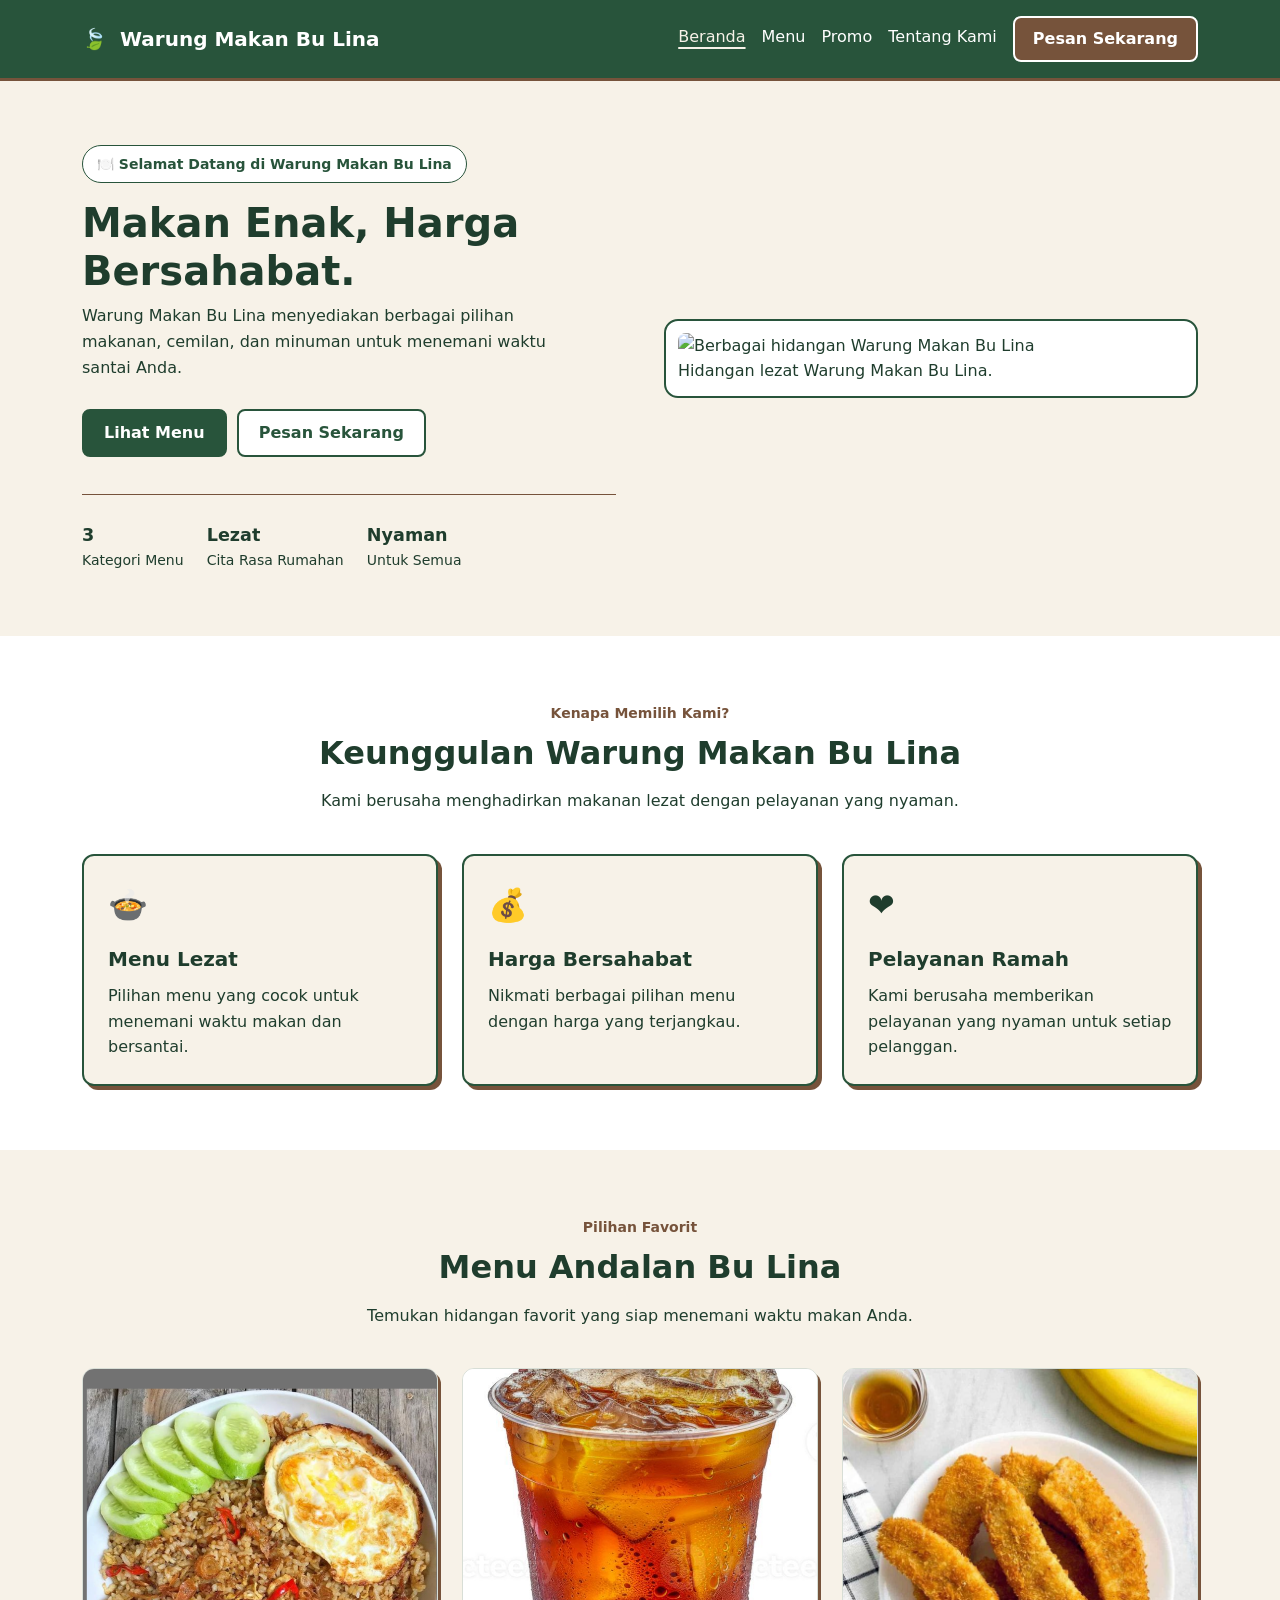
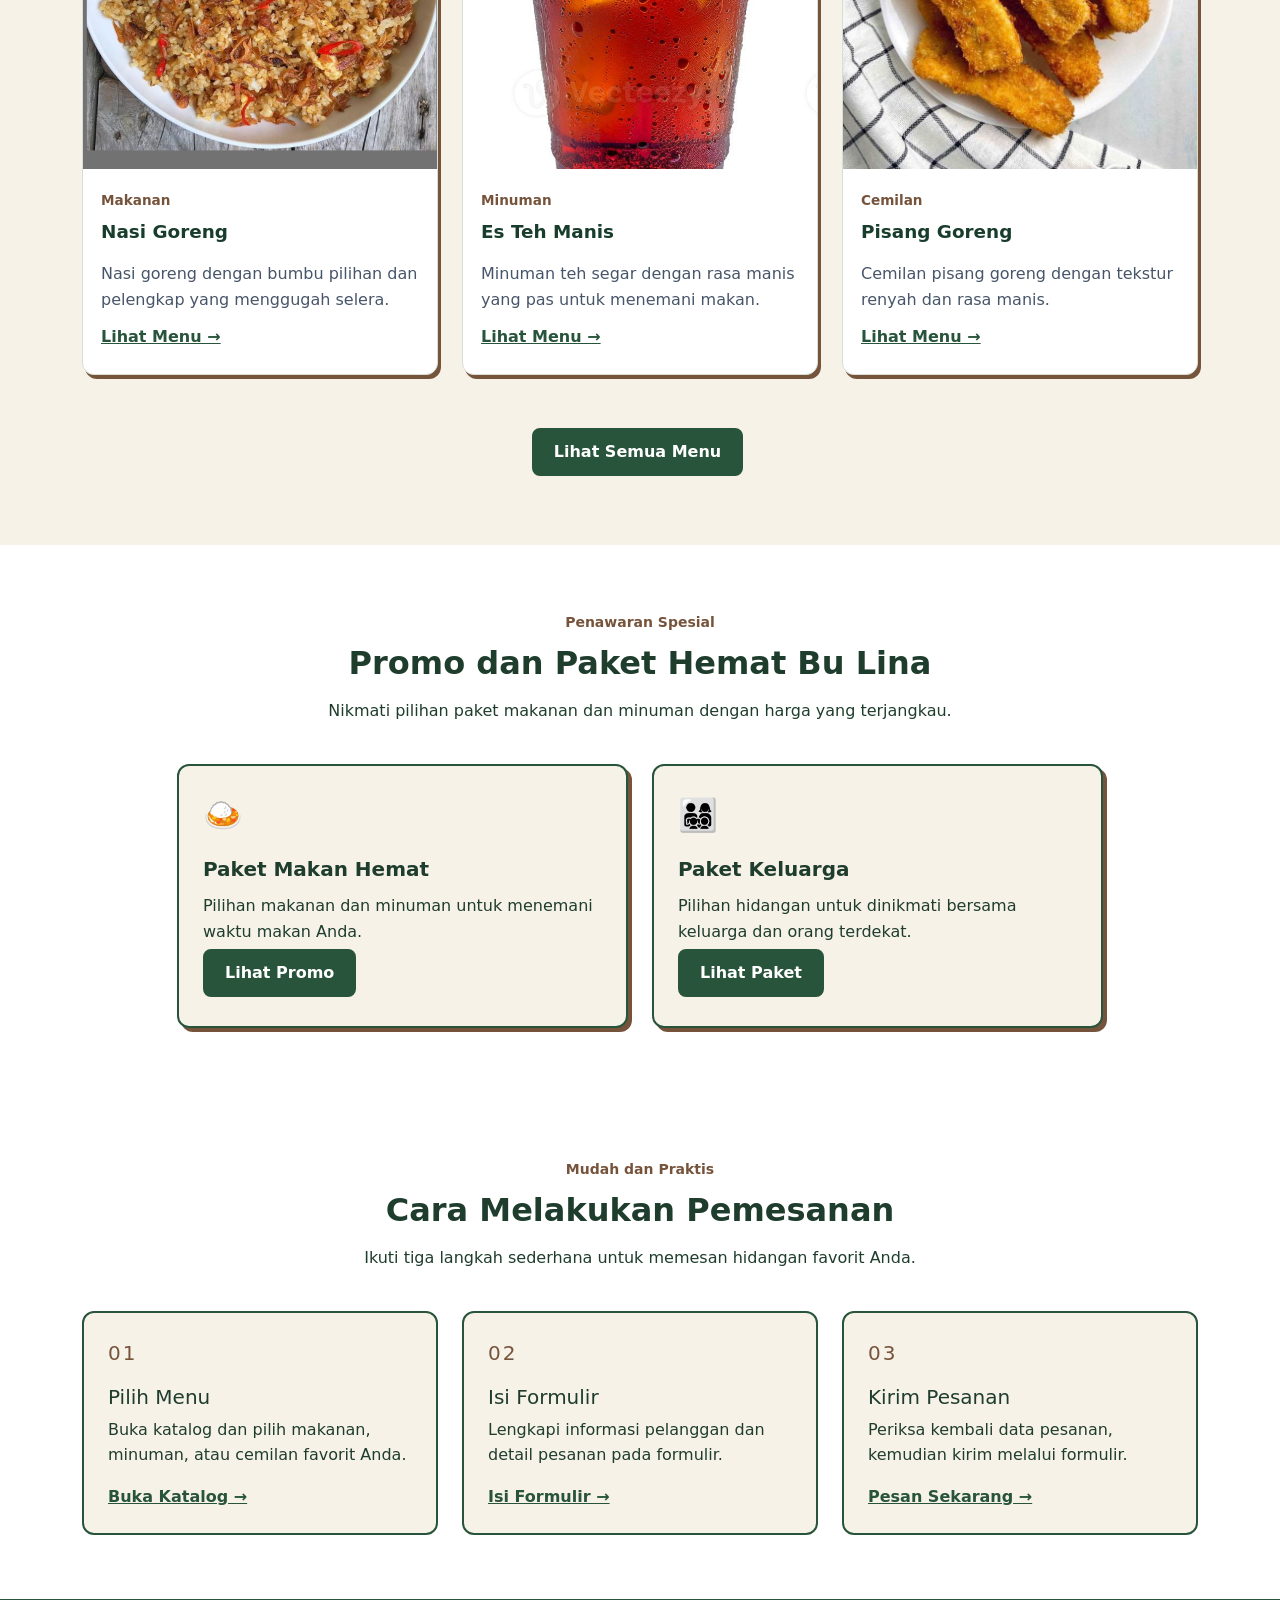
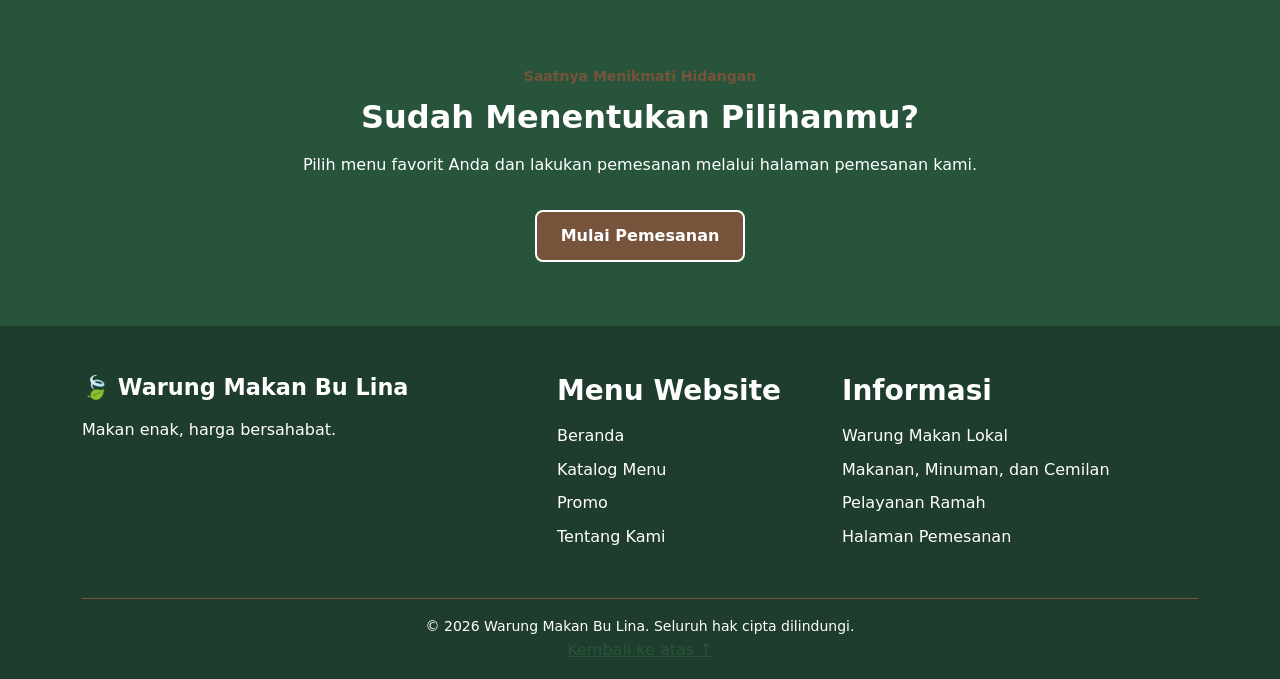
==== commit 0c347c6c: "edit img menu" ====
--- a/index.html
+++ b/index.html
@@ -5,10 +5,12 @@
     <meta charset="UTF-8">
     <meta name="viewport" content="width=device-width, initial-scale=1.0">
 
-    <meta name="description" content="Nikmati aneka makanan rumahan, minuman segar, dan cemilan favorit di Warung Makan Bu Lina. Temukan menu, promo, dan pesan hidangan favorit Anda.">
+    <meta name="description"
+        content="Nikmati aneka makanan rumahan, minuman segar, dan cemilan favorit di Warung Makan Bu Lina. Temukan menu, promo, dan pesan hidangan favorit Anda.">
 
     <meta property="og:title" content="Warung Makan Bu Lina | Cita Rasa Rumahan">
-    <meta property="og:description" content="Temukan berbagai pilihan makanan, minuman, dan cemilan favorit di Warung Makan Bu Lina.">
+    <meta property="og:description"
+        content="Temukan berbagai pilihan makanan, minuman, dan cemilan favorit di Warung Makan Bu Lina.">
     <meta property="og:type" content="website">
 
     <title>Warung Makan Bu Lina | Beranda</title>
@@ -30,8 +32,7 @@
     <!-- HEADER -->
     <header class="site-header">
 
-        <nav class="navbar navbar-expand-lg navbar-dark"
-             aria-label="Menu utama">
+        <nav class="navbar navbar-expand-lg navbar-dark" aria-label="Menu utama">
 
             <div class="container">
 
@@ -41,14 +42,8 @@
                 </a>
 
                 <!-- Tombol Navbar Mobile -->
-                <button
-                    class="navbar-toggler"
-                    type="button"
-                    data-bs-toggle="collapse"
-                    data-bs-target="#navbarUtama"
-                    aria-controls="navbarUtama"
-                    aria-expanded="false"
-                    aria-label="Buka navigasi">
+                <button class="navbar-toggler" type="button" data-bs-toggle="collapse" data-bs-target="#navbarUtama"
+                    aria-controls="navbarUtama" aria-expanded="false" aria-label="Buka navigasi">
 
                     <span class="navbar-toggler-icon"></span>
 
@@ -60,9 +55,7 @@
                     <ul class="navbar-nav ms-auto">
 
                         <li class="nav-item">
-                            <a class="nav-link active"
-                               href="index.html"
-                               aria-current="page">
+                            <a class="nav-link active" href="index.html" aria-current="page">
                                 Beranda
                             </a>
                         </li>
@@ -86,8 +79,7 @@
                         </li>
 
                         <li class="nav-item">
-                            <a class="btn btn-order ms-lg-2"
-                               href="pemesanan.html">
+                            <a class="btn btn-order ms-lg-2" href="pemesanan.html">
                                 Pesan Sekarang
                             </a>
                         </li>
@@ -132,13 +124,11 @@
 
                         <div class="hero-actions">
 
-                            <a href="menu.html"
-                               class="btn btn-primary-custom">
+                            <a href="menu.html" class="btn btn-primary-custom">
                                 Lihat Menu
                             </a>
 
-                            <a href="pemesanan.html"
-                               class="btn btn-outline-custom">
+                            <a href="pemesanan.html" class="btn btn-outline-custom">
                                 Pesan Sekarang
                             </a>
 
@@ -171,9 +161,7 @@
 
                         <figure class="hero-image-wrapper">
 
-                            <img
-                                src="img/hero/hero-warung.jpg"
-                                class="img-fluid hero-image"
+                            <img src="img/hero/hero-warung.jpg" class="img-fluid hero-image"
                                 alt="Berbagai hidangan Warung Makan Bu Lina">
 
                             <figcaption>
@@ -281,8 +269,7 @@
         </section>
 
         <!-- MENU FAVORIT -->
-        <section class="featured-section section-padding"
-                 id="menu-favorit">
+        <section class="featured-section section-padding" id="menu-favorit">
 
             <div class="container">
 
@@ -310,12 +297,8 @@
 
                             <figure class="mb-0">
 
-                                <img
-                                    src="img/makanan/nasi-goreng.jpg"
-                                    class="menu-card-image"
-                                    alt="Nasi goreng dengan telur dan pelengkap"
-                                    width="400"
-                                    height="300"
+                                <img src="img/nasi goreng.png" class="menu-card-image"
+                                    alt="Nasi goreng dengan telur dan pelengkap" width="400" height="300"
                                     loading="lazy">
 
                             </figure>
@@ -333,8 +316,7 @@
                                     dan pelengkap yang menggugah selera.
                                 </p>
 
-                                <a href="menu.html#makanan"
-                                   class="menu-link">
+                                <a href="menu.html#makanan" class="menu-link">
                                     Lihat Menu →
                                 </a>
 
@@ -351,13 +333,8 @@
 
                             <figure class="mb-0">
 
-                                <img
-                                    src="img/minuman/es-teh.jpg"
-                                    class="menu-card-image"
-                                    alt="Segelas es teh manis yang menyegarkan"
-                                    width="400"
-                                    height="300"
-                                    loading="lazy">
+                                <img src="img/es teh.jpg" class="menu-card-image"
+                                    alt="Segelas es teh manis yang menyegarkan" width="400" height="300" loading="lazy">
 
                             </figure>
 
@@ -374,8 +351,7 @@
                                     manis yang pas untuk menemani makan.
                                 </p>
 
-                                <a href="menu.html#minuman"
-                                   class="menu-link">
+                                <a href="menu.html#minuman" class="menu-link">
                                     Lihat Menu →
                                 </a>
 
@@ -392,13 +368,8 @@
 
                             <figure class="mb-0">
 
-                                <img
-                                    src="img/cemilan/pisang-goreng.jpg"
-                                    class="menu-card-image"
-                                    alt="Pisang goreng renyah sebagai cemilan"
-                                    width="400"
-                                    height="300"
-                                    loading="lazy">
+                                <img src="img/pisang goreng.jpg" class="menu-card-image"
+                                    alt="Pisang goreng renyah sebagai cemilan" width="400" height="300" loading="lazy">
 
                             </figure>
 
@@ -415,8 +386,7 @@
                                     tekstur renyah dan rasa manis.
                                 </p>
 
-                                <a href="menu.html#cemilan"
-                                   class="menu-link">
+                                <a href="menu.html#cemilan" class="menu-link">
                                     Lihat Menu →
                                 </a>
 
@@ -430,8 +400,7 @@
 
                 <div class="text-center mt-5">
 
-                    <a href="menu.html"
-                       class="btn btn-primary-custom">
+                    <a href="menu.html" class="btn btn-primary-custom">
                         Lihat Semua Menu
                     </a>
 
@@ -442,8 +411,7 @@
         </section>
 
         <!-- PROMO -->
-        <section class="advantages-section section-padding"
-                 id="promo-unggulan">
+        <section class="advantages-section section-padding" id="promo-unggulan">
 
             <div class="container">
 
@@ -480,8 +448,7 @@
                                 untuk menemani waktu makan Anda.
                             </p>
 
-                            <a href="promo.html"
-                               class="btn btn-primary-custom">
+                            <a href="promo.html" class="btn btn-primary-custom">
                                 Lihat Promo
                             </a>
 
@@ -505,8 +472,7 @@
                                 bersama keluarga dan orang terdekat.
                             </p>
 
-                            <a href="promo.html"
-                               class="btn btn-primary-custom">
+                            <a href="promo.html" class="btn btn-primary-custom">
                                 Lihat Paket
                             </a>
 
@@ -521,8 +487,7 @@
         </section>
 
         <!-- CARA PEMESANAN -->
-        <section class="testimonial-section section-padding"
-                 id="cara-pesan">
+        <section class="testimonial-section section-padding" id="cara-pesan">
 
             <div class="container">
 
@@ -548,8 +513,7 @@
 
                         <article class="testimonial-card">
 
-                            <div class="testimonial-stars"
-                                 aria-hidden="true">
+                            <div class="testimonial-stars" aria-hidden="true">
                                 01
                             </div>
 
@@ -575,8 +539,7 @@
 
                         <article class="testimonial-card">
 
-                            <div class="testimonial-stars"
-                                 aria-hidden="true">
+                            <div class="testimonial-stars" aria-hidden="true">
                                 02
                             </div>
 
@@ -602,8 +565,7 @@
 
                         <article class="testimonial-card">
 
-                            <div class="testimonial-stars"
-                                 aria-hidden="true">
+                            <div class="testimonial-stars" aria-hidden="true">
                                 03
                             </div>
 
@@ -756,4 +718,5 @@
     <script src="https://cdn.jsdelivr.net/npm/bootstrap@5.3.3/dist/js/bootstrap.bundle.min.js"></script>
 
 </body>
+
 </html>
--- a/css/style.css
+++ b/css/style.css
@@ -625,7 +625,7 @@
 .menu-card-image {
     display: block;
     width: 100%;
-    height: 200px;
+    height: 400px;
     object-fit: cover;
     object-position: center;
     background-color: #F7F2E8;
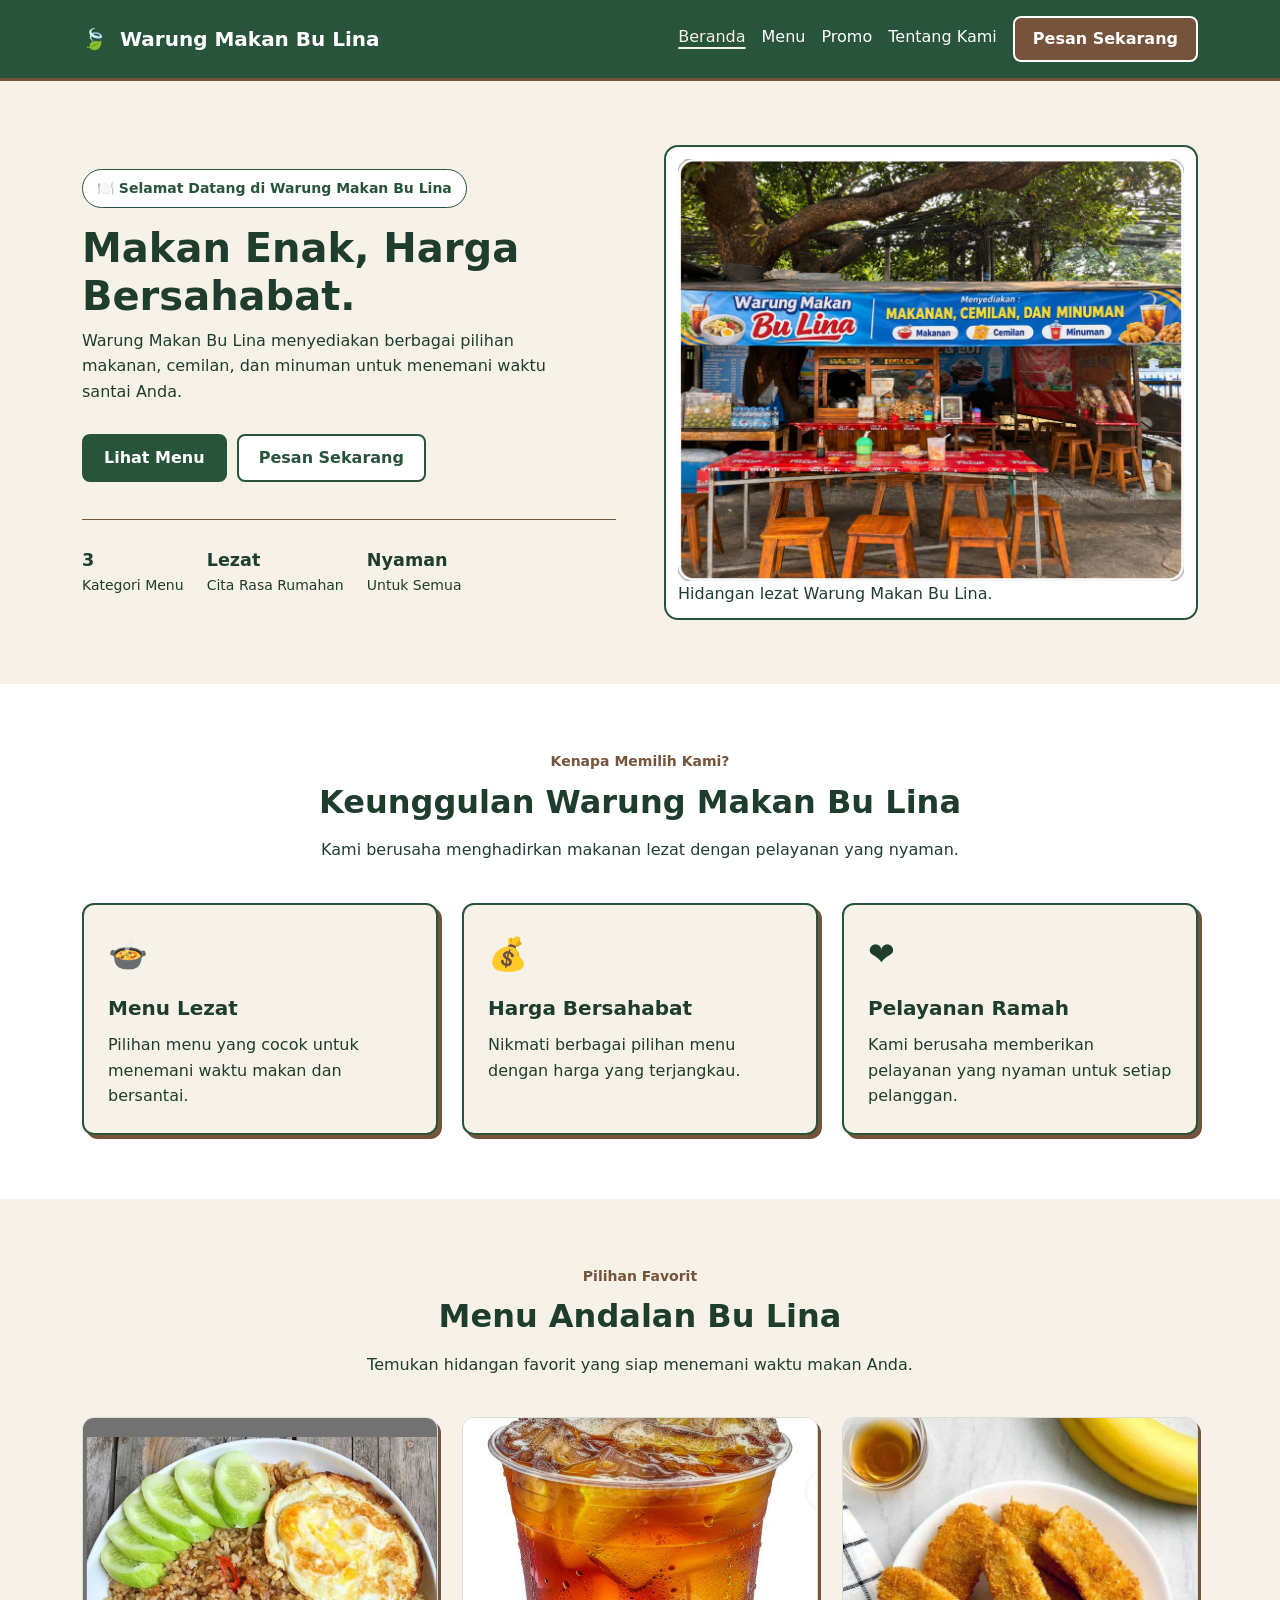
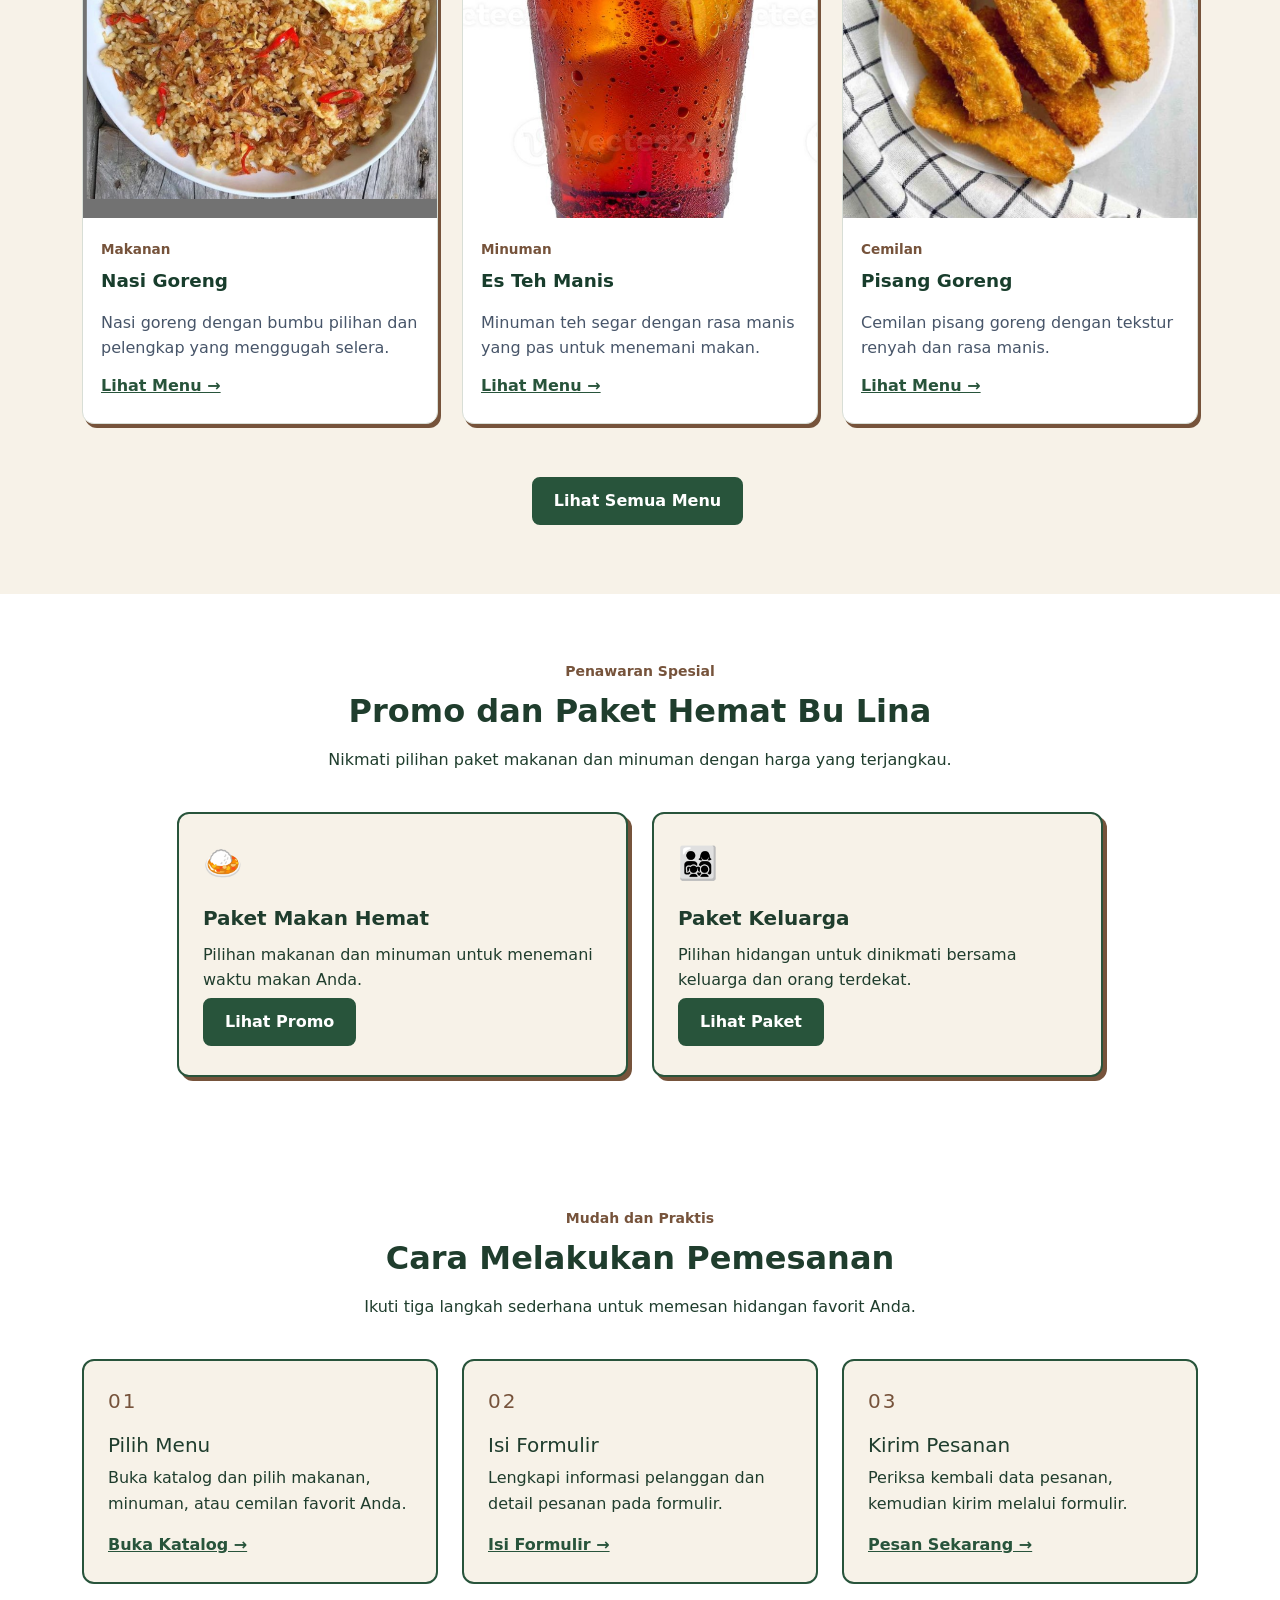
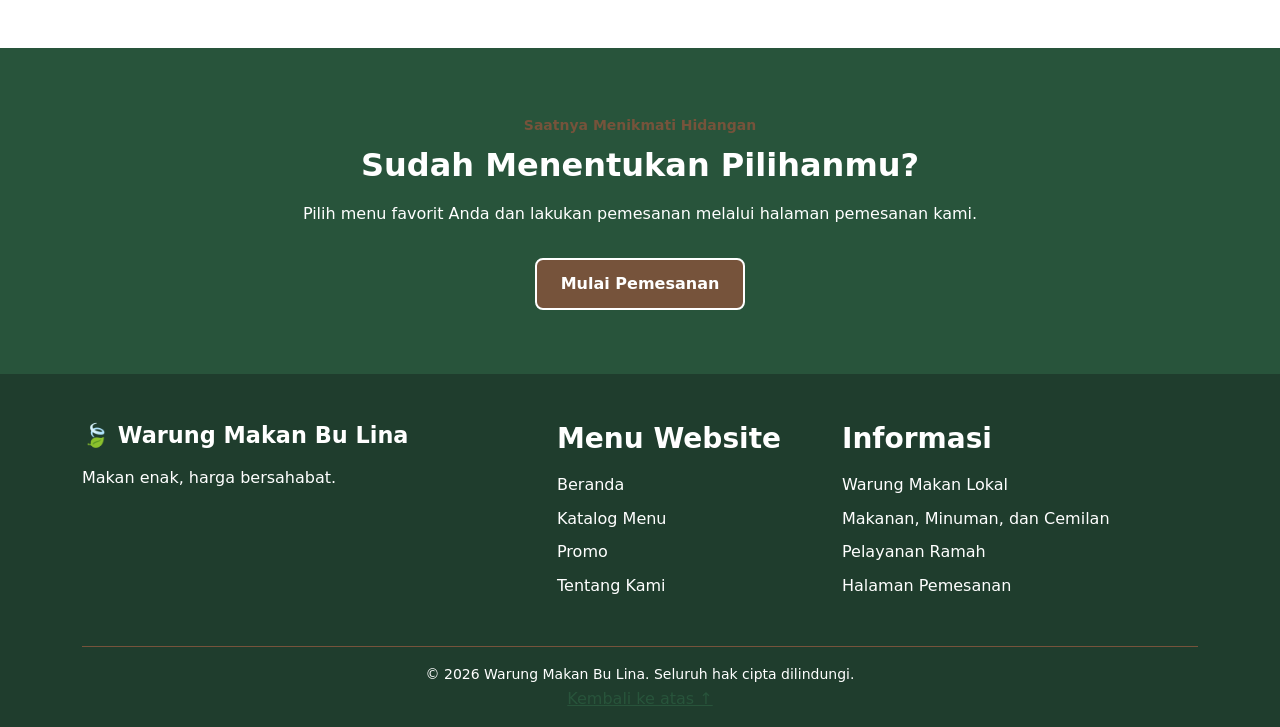
==== commit c35b262c: "edit img beranda" ====
--- a/index.html
+++ b/index.html
@@ -161,7 +161,7 @@
 
                         <figure class="hero-image-wrapper">
 
-                            <img src="img/hero/hero-warung.jpg" class="img-fluid hero-image"
+                            <img src="img/SUASANA WARUNG BU LINA.png" class="img-fluid hero-image"
                                 alt="Berbagai hidangan Warung Makan Bu Lina">
 
                             <figcaption>
--- a/css/style.css
+++ b/css/style.css
@@ -871,7 +871,7 @@
 .promo-card-image {
     display: block;
     width: 100%;
-    height: 210px;
+    height: 350px;
     object-fit: cover;
     object-position: center;
     background-color: #F7F2E8;
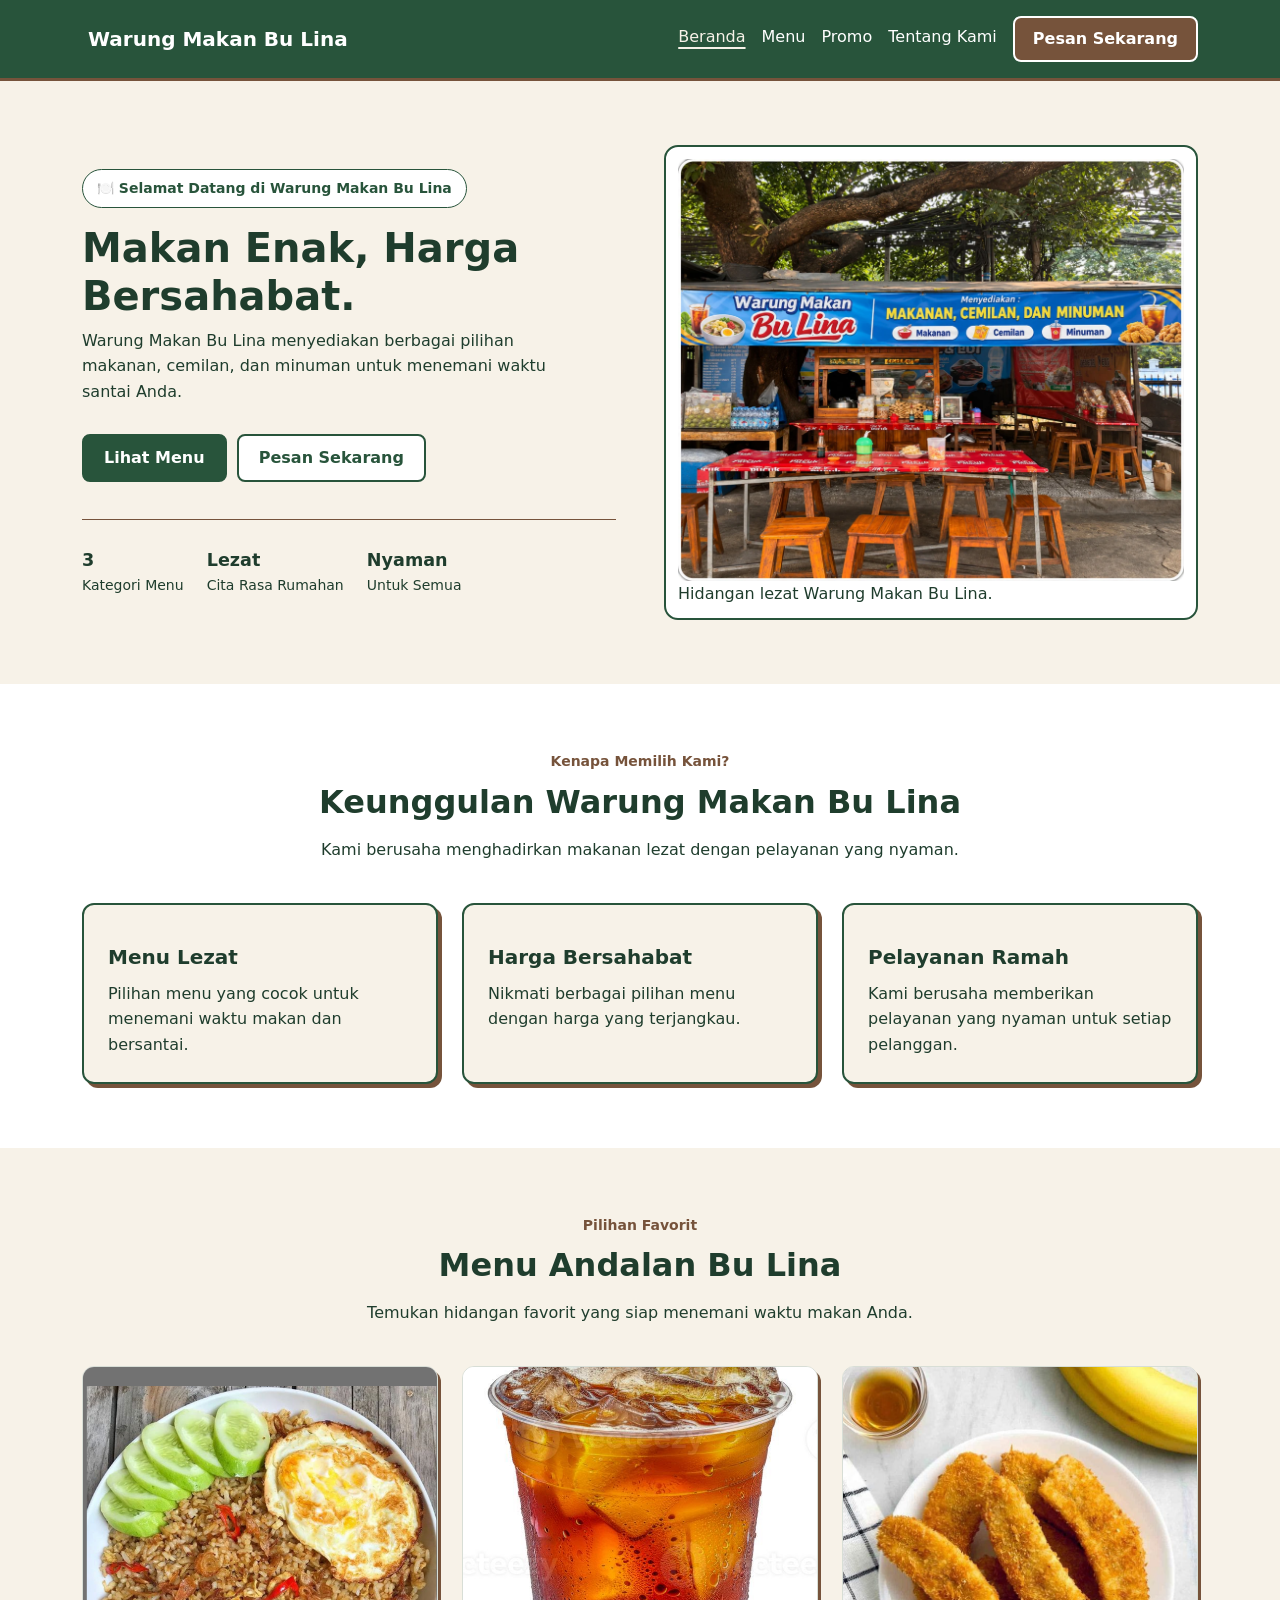
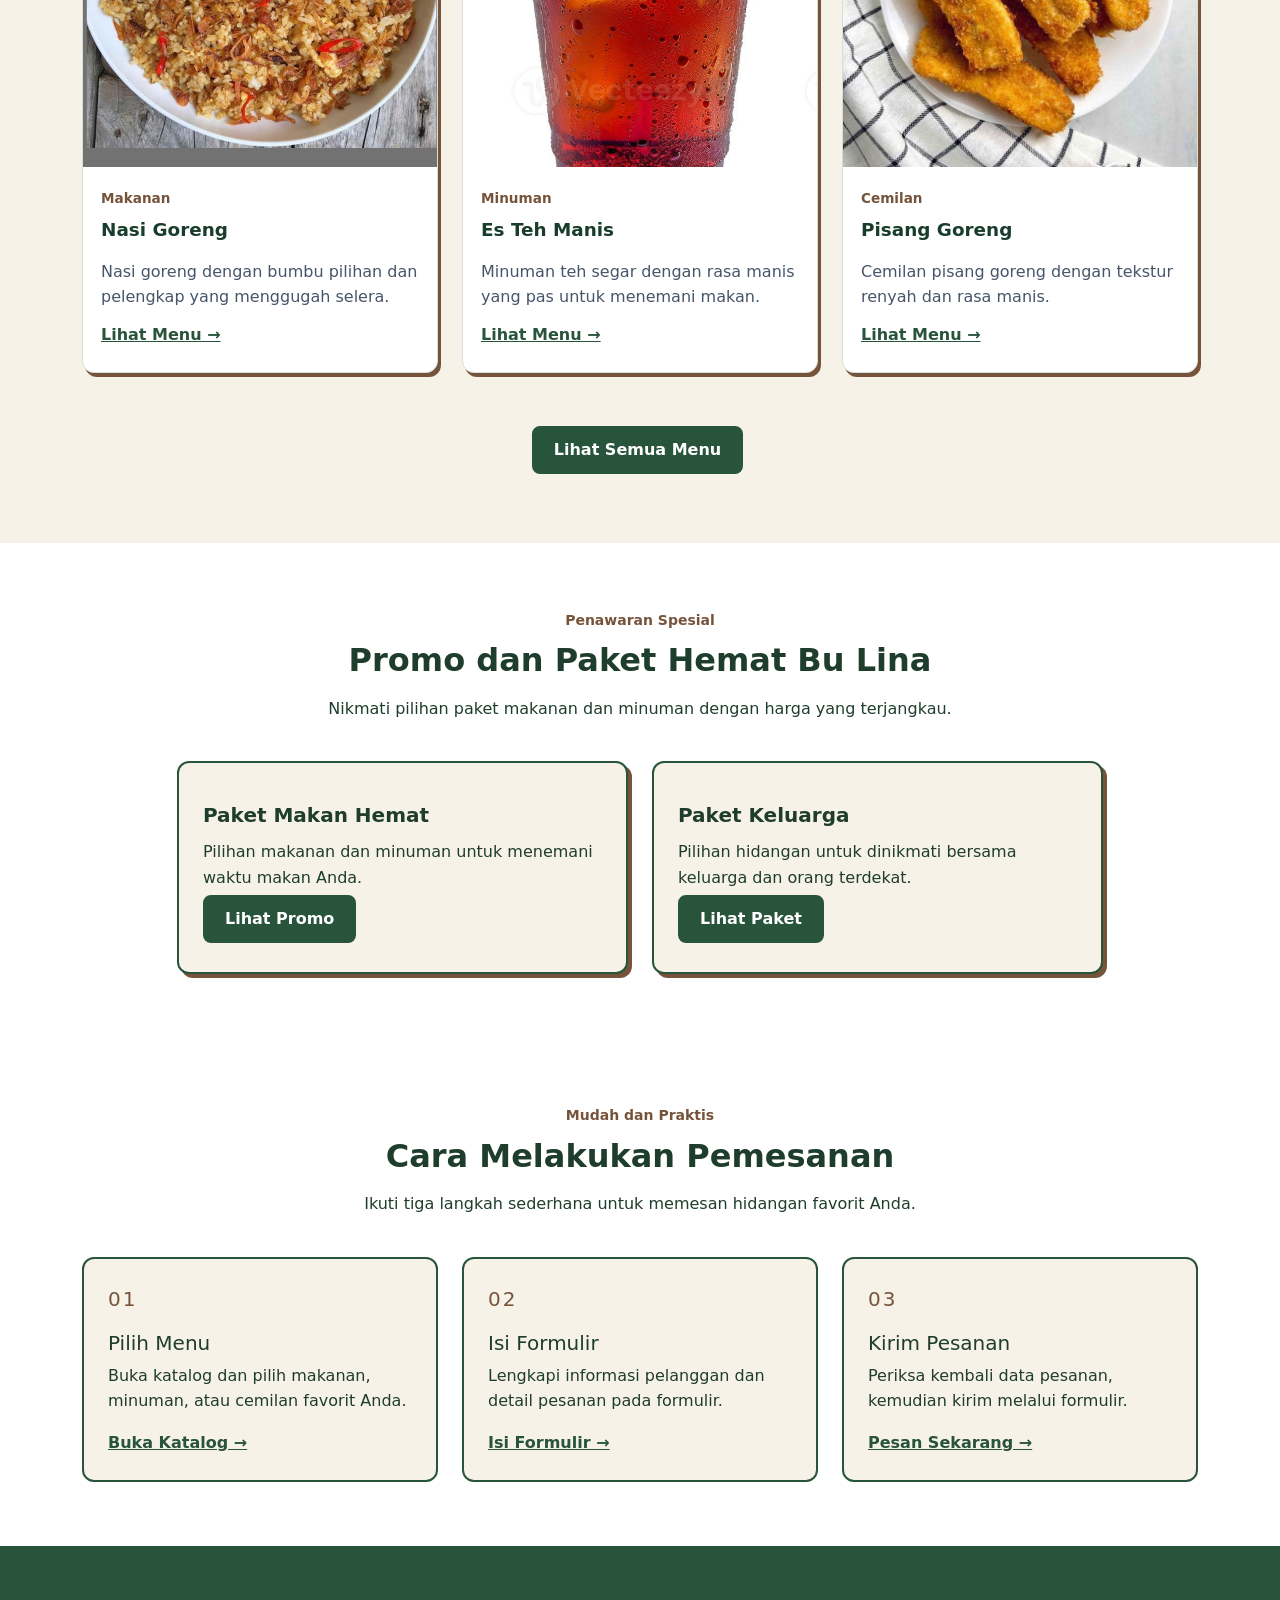
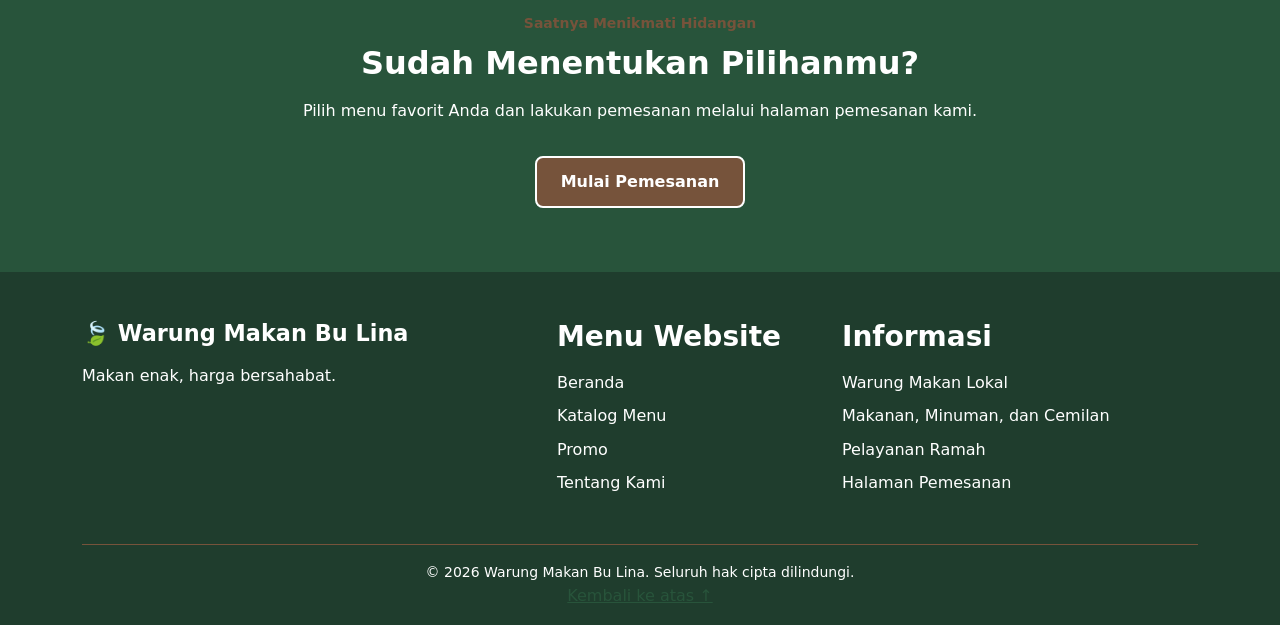
==== commit 21a57ee7: "edit readme.md" ====
--- a/index.html
+++ b/index.html
@@ -15,21 +15,17 @@
 
     <title>Warung Makan Bu Lina | Beranda</title>
 
-    <!-- Bootstrap 5.3 -->
     <link href="https://cdn.jsdelivr.net/npm/bootstrap@5.3.3/dist/css/bootstrap.min.css" rel="stylesheet">
 
-    <!-- Custom CSS -->
     <link rel="stylesheet" href="css/style.css">
 </head>
 
 <body>
 
-    <!-- SKIP LINK -->
     <a href="#konten-utama" class="skip-link">
         Lewati ke konten utama
     </a>
 
-    <!-- HEADER -->
     <header class="site-header">
 
         <nav class="navbar navbar-expand-lg navbar-dark" aria-label="Menu utama">
@@ -37,11 +33,10 @@
             <div class="container">
 
                 <a class="navbar-brand fw-bold" href="index.html">
-                    <span class="brand-icon" aria-hidden="true">🍃</span>
+                    <span class="brand-icon" aria-hidden="true"></span>
                     Warung Makan Bu Lina
                 </a>
 
-                <!-- Tombol Navbar Mobile -->
                 <button class="navbar-toggler" type="button" data-bs-toggle="collapse" data-bs-target="#navbarUtama"
                     aria-controls="navbarUtama" aria-expanded="false" aria-label="Buka navigasi">
 
@@ -49,7 +44,6 @@
 
                 </button>
 
-                <!-- Menu Navigasi -->
                 <div class="collapse navbar-collapse" id="navbarUtama">
 
                     <ul class="navbar-nav ms-auto">
@@ -94,7 +88,6 @@
 
     </header>
 
-    <!-- MAIN -->
     <main id="konten-utama">
 
         <!-- HERO SECTION -->
@@ -104,7 +97,6 @@
 
                 <div class="row align-items-center g-5">
 
-                    <!-- Hero Text -->
                     <div class="col-lg-6">
 
                         <span class="hero-label">
@@ -134,7 +126,6 @@
 
                         </div>
 
-                        <!-- Hero Information -->
                         <div class="hero-info">
 
                             <div>
@@ -156,7 +147,6 @@
 
                     </div>
 
-                    <!-- Hero Image -->
                     <div class="col-lg-6">
 
                         <figure class="hero-image-wrapper">
@@ -178,7 +168,6 @@
 
         </section>
 
-        <!-- KEUNGGULAN -->
         <section class="advantages-section section-padding">
 
             <div class="container">
@@ -202,13 +191,12 @@
 
                 <div class="row g-4">
 
-                    <!-- Keunggulan 1 -->
                     <div class="col-md-4">
 
                         <article class="advantage-card">
 
                             <div class="advantage-icon" aria-hidden="true">
-                                🍲
+                                
                             </div>
 
                             <h3>Menu Lezat</h3>
@@ -228,7 +216,7 @@
                         <article class="advantage-card">
 
                             <div class="advantage-icon" aria-hidden="true">
-                                💰
+                                
                             </div>
 
                             <h3>Harga Bersahabat</h3>
@@ -242,13 +230,12 @@
 
                     </div>
 
-                    <!-- Keunggulan 3 -->
                     <div class="col-md-4">
 
                         <article class="advantage-card">
 
                             <div class="advantage-icon" aria-hidden="true">
-                                ❤️
+                                
                             </div>
 
                             <h3>Pelayanan Ramah</h3>
@@ -290,7 +277,6 @@
 
                 <div class="row g-4">
 
-                    <!-- MAKANAN -->
                     <div class="col-md-4">
 
                         <article class="menu-card">
@@ -326,7 +312,6 @@
 
                     </div>
 
-                    <!-- MINUMAN -->
                     <div class="col-md-4">
 
                         <article class="menu-card">
@@ -361,7 +346,6 @@
 
                     </div>
 
-                    <!-- CEMILAN -->
                     <div class="col-md-4">
 
                         <article class="menu-card">
@@ -432,13 +416,12 @@
 
                 <div class="row justify-content-center g-4">
 
-                    <!-- Paket Makan Hemat -->
                     <div class="col-md-6 col-lg-5">
 
                         <article class="advantage-card">
 
                             <div class="advantage-icon" aria-hidden="true">
-                                🍛
+                                
                             </div>
 
                             <h3>Paket Makan Hemat</h3>
@@ -456,13 +439,12 @@
 
                     </div>
 
-                    <!-- Paket Keluarga -->
                     <div class="col-md-6 col-lg-5">
 
                         <article class="advantage-card">
 
                             <div class="advantage-icon" aria-hidden="true">
-                                👨‍👩‍👧‍👦
+                                
                             </div>
 
                             <h3>Paket Keluarga</h3>
@@ -508,7 +490,6 @@
 
                 <div class="row g-4">
 
-                    <!-- Langkah 1 -->
                     <div class="col-md-4">
 
                         <article class="testimonial-card">
@@ -534,7 +515,6 @@
 
                     </div>
 
-                    <!-- Langkah 2 -->
                     <div class="col-md-4">
 
                         <article class="testimonial-card">
@@ -560,7 +540,6 @@
 
                     </div>
 
-                    <!-- Langkah 3 -->
                     <div class="col-md-4">
 
                         <article class="testimonial-card">
@@ -631,7 +610,6 @@
 
             <div class="row g-4">
 
-                <!-- Identitas Warung -->
                 <div class="col-md-5">
 
                     <h2 class="footer-brand">
@@ -644,7 +622,6 @@
 
                 </div>
 
-                <!-- Navigasi -->
                 <div class="col-md-3">
 
                     <h3>Menu Website</h3>
@@ -671,7 +648,6 @@
 
                 </div>
 
-                <!-- Informasi -->
                 <div class="col-md-4">
 
                     <h3>Informasi</h3>
@@ -696,7 +672,6 @@
 
             </div>
 
-            <!-- Footer Bottom -->
             <div class="footer-bottom">
 
                 <p>
@@ -714,7 +689,6 @@
 
     </footer>
 
-    <!-- Bootstrap JavaScript -->
     <script src="https://cdn.jsdelivr.net/npm/bootstrap@5.3.3/dist/js/bootstrap.bundle.min.js"></script>
 
 </body>
--- a/css/style.css
+++ b/css/style.css
@@ -1,12 +1,3 @@
-
-/* =========================================
-   WARUNG MAKAN BU LINA
-   CSS - PEMROGRAMAN ANTARMUKA WEB
-   ========================================= */
-
-
-/* 1. RESET DASAR */
-
 *, 
 *::before, 
 *::after {
@@ -46,8 +37,6 @@
 }
 
 
-/* 2. SKIP LINK */
-
 .skip-link {
     position: absolute;
     top: -100px;
@@ -64,7 +53,6 @@
 }
 
 
-/* 3. HEADER DAN NAVIGASI */
 
 .site-header {
     background-color: #28543B;
@@ -236,8 +224,6 @@
 }
 
 
-/* 5. PENGATURAN SECTION */
-
 .section-padding {
     padding: 4rem 0;
 }
@@ -265,7 +251,6 @@
 }
 
 
-/* 6. KEUNGGULAN WARUNG */
 
 .advantages-section {
     background-color: #FFFFFF;
@@ -296,7 +281,6 @@
 
 
 
-/* 7. MENU FAVORIT */
 
 .featured-section {
     background-color: #F7F2E8;
@@ -311,7 +295,6 @@
     box-shadow: 4px 4px 0 #76533B;
 }
 
-/* Ukuran gambar dibuat seragam */
 .menu-card-image {
     display: block;
     width: 100%;
@@ -320,13 +303,11 @@
     object-position: center;
 }
 
-/* Area isi kartu */
 .menu-card-content {
     min-height: 225px;
     padding: 1.25rem;
 }
 
-/* Kategori */
 .menu-category {
     display: block;
     margin-bottom: 8px;
@@ -335,21 +316,18 @@
     font-weight: 700;
 }
 
-/* Judul produk */
 .menu-card-content h3 {
     min-height: 30px;
     margin-bottom: 0.75rem;
     font-size: 1.25rem;
 }
 
-/* Deskripsi diseragamkan */
 .menu-card-content p {
     min-height: 4.8rem;
     margin-bottom: 1rem;
     line-height: 1.6;
 }
 
-/* Link menu */
 .menu-link {
     display: inline-block;
     color: #28543B;
@@ -363,7 +341,6 @@
 
 
 
-/* 8. TESTIMONI PELANGGAN */
 
 .testimonial-section {
     background-color: #FFFFFF;
@@ -395,7 +372,6 @@
 }
 
 
-/* 9. CALL TO ACTION */
 
 .cta-section {
     padding: 4rem 0;
@@ -431,7 +407,6 @@
 }
 
 
-/* 10. FOOTER */
 
 .site-footer {
     padding: 3rem 0 1rem;
@@ -484,7 +459,6 @@
 }
 
 
-/* 11. FOKUS KEYBOARD */
 
 a:focus-visible,
 button:focus-visible,
@@ -496,7 +470,6 @@
 }
 
 
-/* 12. FORM DAN INPUT */
 
 input,
 select,
@@ -536,10 +509,8 @@
 
 
 /* =========================================
-   HALAMAN KATALOG MENU
+    HALAMAN KATALOG MENU
 ========================================= */
-
-/* HERO KATALOG */
 
 .menu-page-hero {
     padding: 65px 0 55px;
@@ -575,8 +546,6 @@
 }
 
 
-/* BAGIAN KATEGORI */
-
 .menu-category-section {
     background-color: #FFFFFF;
 }
@@ -602,8 +571,6 @@
     line-height: 1.7;
 }
 
-
-/* KARTU PRODUK */
 
 .menu-card {
     height: 100%;
@@ -619,8 +586,6 @@
     box-shadow: 5px 6px 0 #76533B;
 }
 
-
-/* GAMBAR PRODUK */
 
 .menu-card-image {
     display: block;
@@ -632,8 +597,6 @@
 }
 
 
-/* ISI KARTU */
-
 .menu-card-content {
     min-height: 205px;
     padding: 18px;
@@ -670,8 +633,6 @@
 }
 
 
-/* TABEL DAFTAR HARGA */
-
 .menu-price-section {
     background-color: #F7F2E8;
 }
@@ -727,7 +688,6 @@
 }
 
 
-/* CTA PEMESANAN */
 
 .menu-order-section {
     padding: 65px 0;
@@ -794,10 +754,8 @@
 
 
 /* =========================================
-   HALAMAN PROMO
+    HALAMAN PROMO
 ========================================= */
-
-/* HERO PROMO */
 
 .promo-hero {
     padding: 75px 0 70px;
@@ -825,8 +783,6 @@
 }
 
 
-/* BAGIAN PROMO */
-
 .promo-section {
     background-color: #FFFFFF;
 }
@@ -849,8 +805,6 @@
 }
 
 
-/* KARTU PROMO */
-
 .promo-card {
     height: 100%;
     overflow: hidden;
@@ -865,8 +819,6 @@
     box-shadow: 5px 6px 0 #76533B;
 }
 
-
-/* GAMBAR PROMO */
 
 .promo-card-image {
     display: block;
@@ -878,8 +830,6 @@
 }
 
 
-/* ISI KARTU */
-
 .promo-card-content {
     min-height: 260px;
     padding: 20px;
@@ -911,8 +861,6 @@
 }
 
 
-/* HARGA DAN TOMBOL */
-
 .promo-card-bottom {
     padding-top: 12px;
     border-top: 1px solid #E5E7EB;
@@ -930,8 +878,6 @@
 }
 
 
-/* SYARAT DAN KETENTUAN */
-
 .promo-terms {
     background-color: #F7F2E8;
 }
@@ -978,8 +924,6 @@
 }
 
 
-/* CTA PROMO */
-
 .promo-order-section {
     padding: 70px 0;
     background-color: #28543B;
@@ -1048,10 +992,8 @@
 
 
 /* =========================================
-   HALAMAN PEMESANAN
+    HALAMAN PEMESANAN
 ========================================= */
-
-/* HERO PEMESANAN */
 
 .order-hero {
     padding: 60px 0 45px;
@@ -1073,8 +1015,6 @@
 }
 
 
-/* BAGIAN FORM */
-
 .order-section {
     padding: 55px 0 70px;
     background-color: #F7F2E8;
@@ -1088,8 +1028,6 @@
     box-shadow: 4px 5px 0 #76533B;
 }
 
-
-/* JUDUL FORM */
 
 .order-form-heading {
     margin-bottom: 28px;
@@ -1114,8 +1052,6 @@
     color: #76533B;
 }
 
-
-/* FIELDSET */
 
 .order-fieldset {
     margin-bottom: 28px;
@@ -1141,8 +1077,6 @@
     font-weight: 600;
 }
 
-
-/* INPUT DAN SELECT */
 
 .order-form-card .form-control,
 .order-form-card .form-select {
@@ -1173,8 +1107,6 @@
 }
 
 
-/* RADIO DAN CHECKBOX */
-
 .order-form-card .form-check {
     margin-bottom: 12px;
 }
@@ -1197,8 +1129,6 @@
     color: #475569;
 }
 
-
-/* TOMBOL FORM */
 
 .order-form-actions {
     display: flex;
@@ -1226,8 +1156,6 @@
 }
 
 
-/* INFORMASI TAMBAHAN */
-
 .order-information {
     padding: 65px 0;
     background-color: #FFFFFF;
